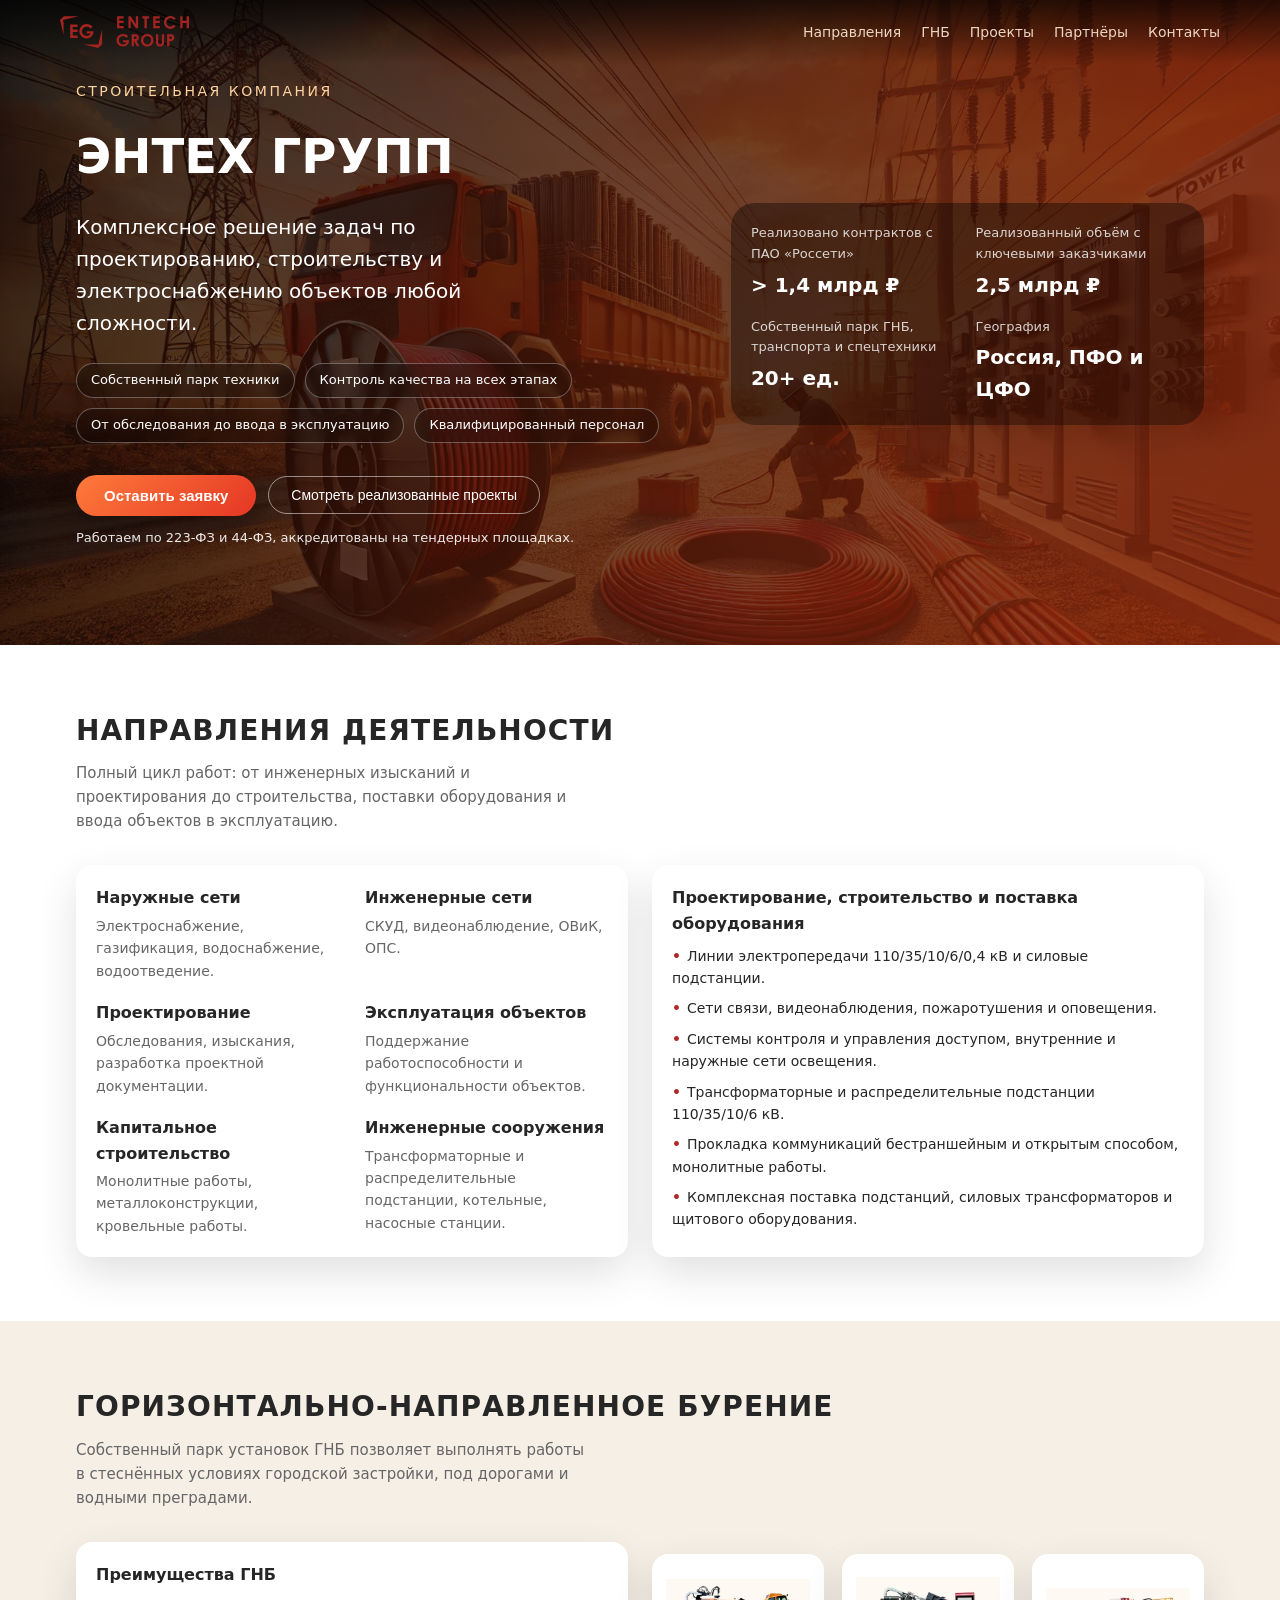
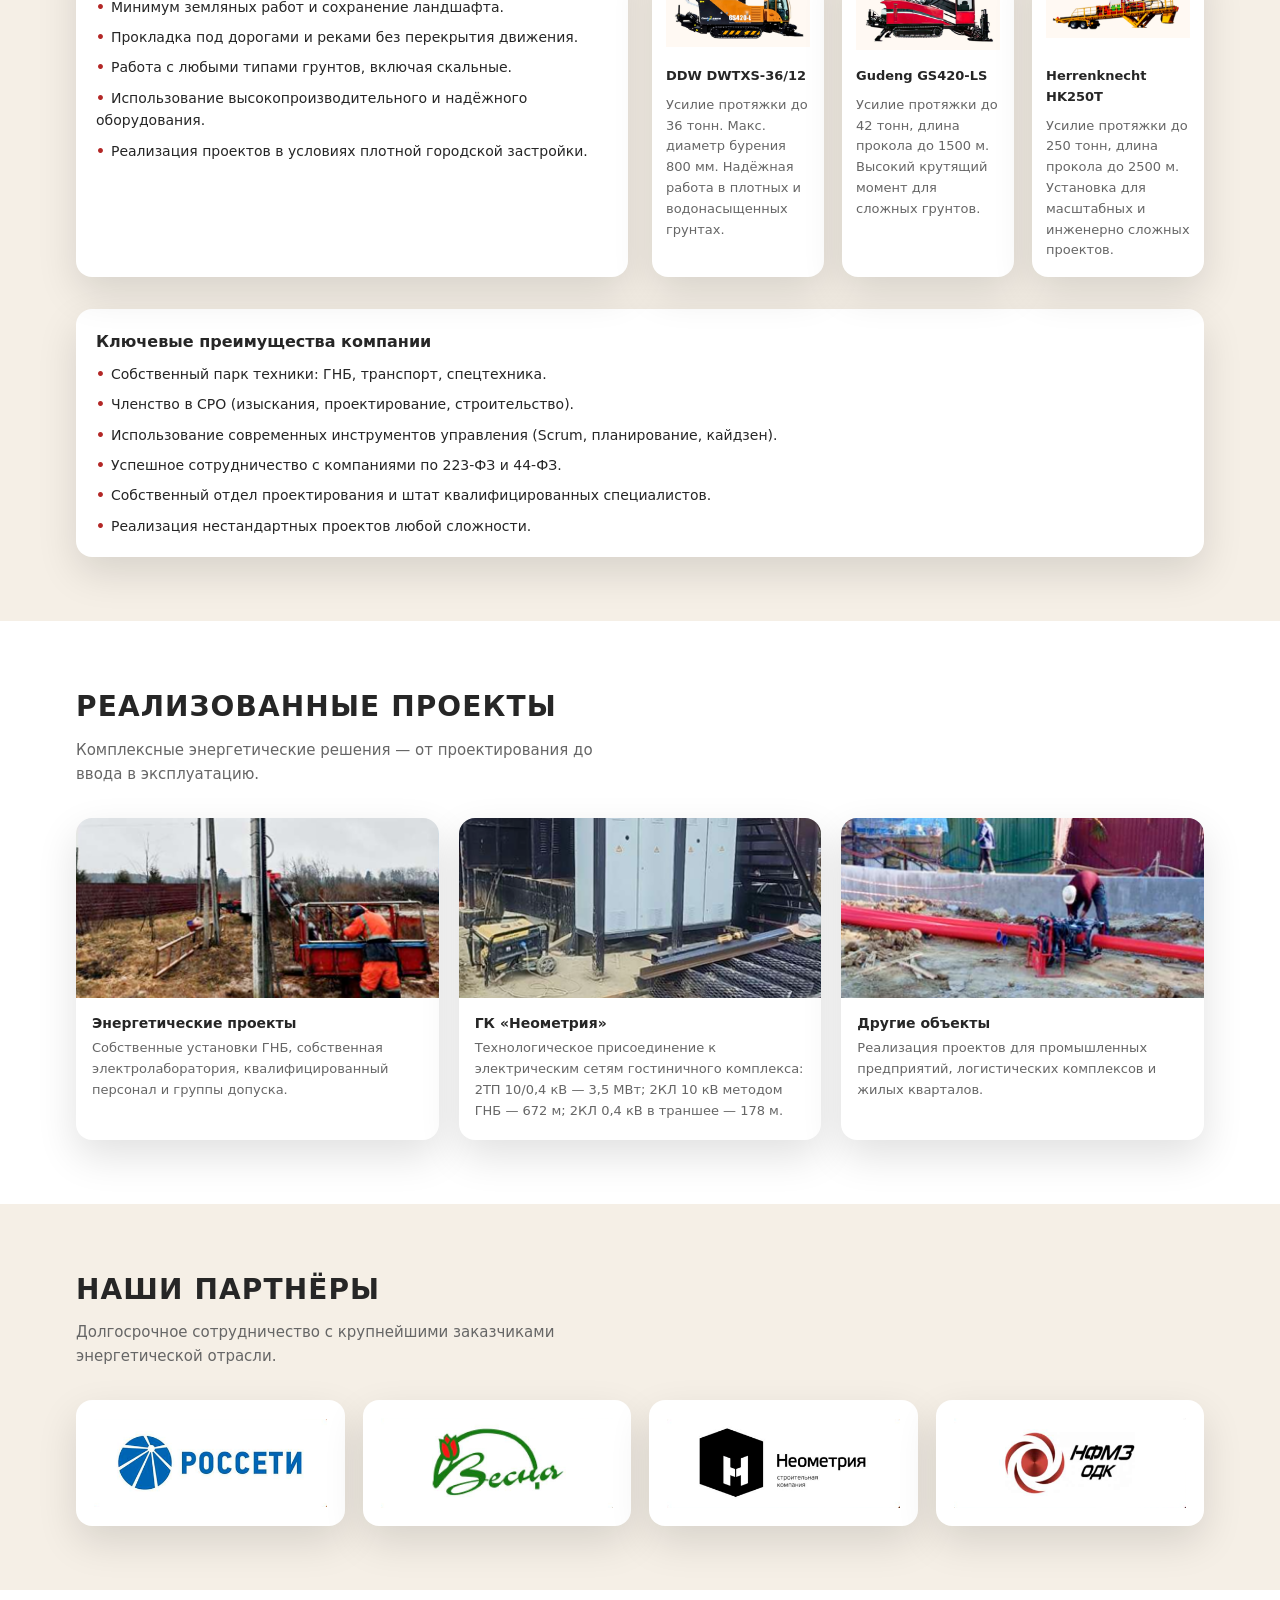
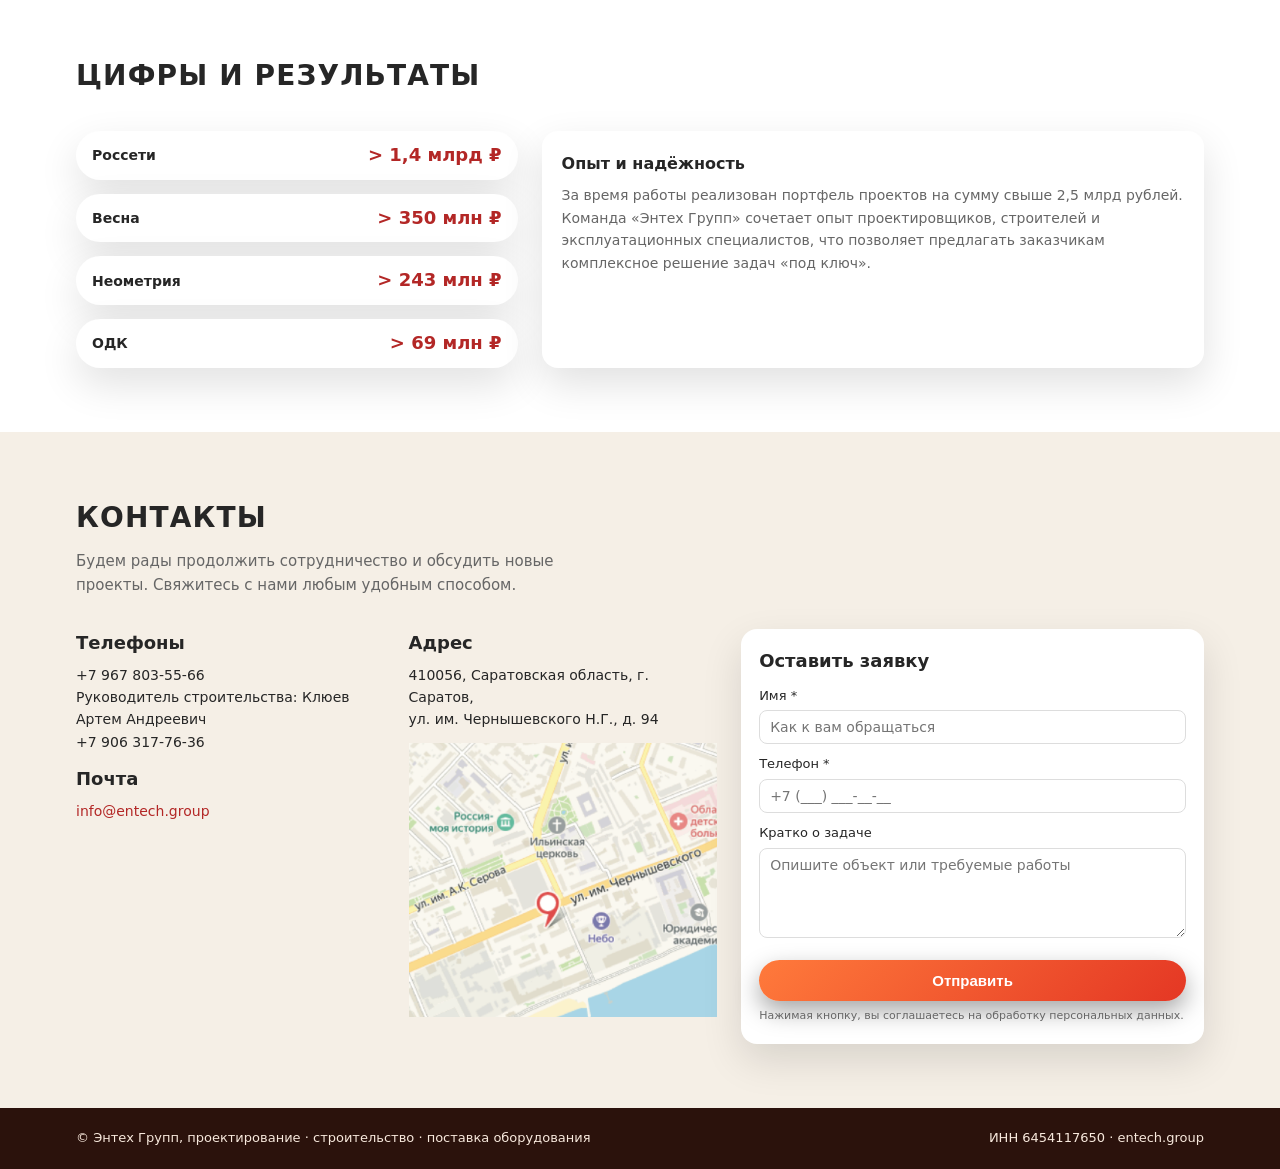
==== index.html @ 0ad3150e "first commit" ====
<!DOCTYPE html>
<html lang="ru">
<head>
  <meta charset="UTF-8" />
  <title>Энтех Групп — проектирование и строительство энергетических объектов</title>
  <meta name="viewport" content="width=device-width, initial-scale=1" />
  <link rel="icon" type="image/svg+xml" href="favicon.svg" />
  <link rel="stylesheet" href="styles.css" />
</head>
<body>
  <header>
    <div class="container nav">
      <div class="logo">
        <img src="img/group.svg" alt="Энтех Групп логотип" class="logo-img" />
      </div>
      <nav class="nav-links">
        <a href="#services">Направления</a>
        <a href="#gnb">ГНБ</a>
        <a href="#projects">Проекты</a>
        <a href="#partners">Партнёры</a>
        <a href="#contacts">Контакты</a>
      </nav>
    </div>
  </header>

  <main>
    <section class="hero">
      <div class="container hero-content">
        <div>
          <div class="hero-kicker">Строительная компания</div>
          <h1 class="hero-title">Энтех Групп</h1>
          <p class="hero-subtitle">
            Комплексное решение задач по проектированию, строительству и электроснабжению объектов любой сложности.
          </p>
          <div class="hero-badge-row">
            <span class="hero-badge">Собственный парк техники</span>
            <span class="hero-badge">Контроль качества на всех этапах</span>
            <span class="hero-badge">От обследования до ввода в эксплуатацию</span>
            <span class="hero-badge">Квалифицированный персонал</span>
          </div>
          <div class="hero-actions">
            <button class="btn-primary" onclick="document.getElementById('contacts').scrollIntoView({behavior:'smooth'});">
              Оставить заявку
            </button>
            <button class="btn-ghost" onclick="document.getElementById('projects').scrollIntoView({behavior:'smooth'});">
              Смотреть реализованные проекты
            </button>
            <span class="hero-note">
              Работаем по 223‑ФЗ и 44‑ФЗ, аккредитованы на тендерных площадках.
            </span>
          </div>
        </div>
        <div class="hero-facts">
          <div class="hero-fact">
            <div class="hero-fact-title">Реализовано контрактов с ПАО «Россети»</div>
            <div class="hero-fact-value">&gt; 1,4 млрд ₽</div>
          </div>
          <div class="hero-fact">
            <div class="hero-fact-title">Реализованный объём с ключевыми заказчиками</div>
            <div class="hero-fact-value">2,5 млрд ₽</div>
          </div>
          <div class="hero-fact">
            <div class="hero-fact-title">Собственный парк ГНБ, транспорта и спецтехники</div>
            <div class="hero-fact-value">20+ ед.</div>
          </div>
          <div class="hero-fact">
            <div class="hero-fact-title">География</div>
            <div class="hero-fact-value">Россия, ПФО и ЦФО</div>
          </div>
        </div>
      </div>
    </section>

    <section id="services">
      <div class="container">
        <div class="section-header">
          <h2 class="section-title">Направления деятельности</h2>
          <p class="section-subtitle">
            Полный цикл работ: от инженерных изысканий и проектирования до строительства, поставки оборудования и ввода объектов в эксплуатацию.
          </p>
        </div>
        <div class="grid-2">
          <div class="card">
            <div class="services-list">
              <div>
                <div class="service-item-title">Наружные сети</div>
                <div class="service-item-text">
                  Электроснабжение, газификация, водоснабжение, водоотведение.
                </div>
              </div>
              <div>
                <div class="service-item-title">Инженерные сети</div>
                <div class="service-item-text">
                  СКУД, видеонаблюдение, ОВиК, ОПС.
                </div>
              </div>
              <div>
                <div class="service-item-title">Проектирование</div>
                <div class="service-item-text">
                  Обследования, изыскания, разработка проектной документации.
                </div>
              </div>
              <div>
                <div class="service-item-title">Эксплуатация объектов</div>
                <div class="service-item-text">
                  Поддержание работоспособности и функциональности объектов.
                </div>
              </div>
              <div>
                <div class="service-item-title">Капитальное строительство</div>
                <div class="service-item-text">
                  Монолитные работы, металлоконструкции, кровельные работы.
                </div>
              </div>
              <div>
                <div class="service-item-title">Инженерные сооружения</div>
                <div class="service-item-text">
                  Трансформаторные и распределительные подстанции, котельные, насосные станции.
                </div>
              </div>
            </div>
          </div>
          <div class="card">
            <h3 class="service-item-title" style="margin-bottom:8px;">
              Проектирование, строительство и поставка оборудования
            </h3>
            <ul class="bullets">
              <li>Линии электропередачи 110/35/10/6/0,4 кВ и силовые подстанции.</li>
              <li>Сети связи, видеонаблюдения, пожаротушения и оповещения.</li>
              <li>Системы контроля и управления доступом, внутренние и наружные сети освещения.</li>
              <li>Трансформаторные и распределительные подстанции 110/35/10/6 кВ.</li>
              <li>Прокладка коммуникаций бестраншейным и открытым способом, монолитные работы.</li>
              <li>Комплексная поставка подстанций, силовых трансформаторов и щитового оборудования.</li>
            </ul>
          </div>
        </div>
      </div>
    </section>

    <section id="gnb">
      <div class="container">
        <div class="section-header">
          <h2 class="section-title">Горизонтально-направленное бурение</h2>
          <p class="section-subtitle">
            Собственный парк установок ГНБ позволяет выполнять работы в стеснённых условиях городской застройки,
            под дорогами и водными преградами.
          </p>
        </div>
        <div class="grid-2">
          <div class="card">
            <h3 class="service-item-title" style="margin-bottom:8px;">Преимущества ГНБ</h3>
            <ul class="bullets">
              <li>Минимум земляных работ и сохранение ландшафта.</li>
              <li>Прокладка под дорогами и реками без перекрытия движения.</li>
              <li>Работа с любыми типами грунтов, включая скальные.</li>
              <li>Использование высокопроизводительного и надёжного оборудования.</li>
              <li>Реализация проектов в условиях плотной городской застройки.</li>
            </ul>
          </div>
          <div>
            <div class="equipment-list">
              <div class="equipment-card">
                <img src="img/ddw.png" alt="Установка DDW DWTXS‑36/12" class="equipment-img" />
                <div class="equipment-name">DDW DWTXS‑36/12</div>
                <div class="equipment-text">
                  Усилие протяжки до 36 тонн. Макс. диаметр бурения 800 мм. Надёжная работа в плотных и водонасыщенных грунтах.
                </div>
              </div>
              <div class="equipment-card">
                <img src="img/gudeng.png" alt="Установка Gudeng GS420‑LS" class="equipment-img" />
                <div class="equipment-name">Gudeng GS420‑LS</div>
                <div class="equipment-text">
                  Усилие протяжки до 42 тонн, длина прокола до 1500 м. Высокий крутящий момент для сложных грунтов.
                </div>
              </div>
              <div class="equipment-card">
                <img src="img/herrenknecht.png" alt="Установка Herrenknecht HK250T" class="equipment-img" />
                <div class="equipment-name">Herrenknecht HK250T</div>
                <div class="equipment-text">
                  Усилие протяжки до 250 тонн, длина прокола до 2500 м. Установка для масштабных и инженерно сложных проектов.
                </div>
              </div>
            </div>
          </div>
        </div>

        <div class="card" style="margin-top:32px;">
          <h3 class="service-item-title" style="margin-bottom:8px;">Ключевые преимущества компании</h3>
          <ul class="bullets">
            <li>Собственный парк техники: ГНБ, транспорт, спецтехника.</li>
            <li>Членство в СРО (изыскания, проектирование, строительство).</li>
            <li>Использование современных инструментов управления (Scrum, планирование, кайдзен).</li>
            <li>Успешное сотрудничество с компаниями по 223‑ФЗ и 44‑ФЗ.</li>
            <li>Собственный отдел проектирования и штат квалифицированных специалистов.</li>
            <li>Реализация нестандартных проектов любой сложности.</li>
          </ul>
        </div>
      </div>
    </section>

    <section id="projects">
      <div class="container">
        <div class="section-header">
          <h2 class="section-title">Реализованные проекты</h2>
          <p class="section-subtitle">
            Комплексные энергетические решения — от проектирования до ввода в эксплуатацию.
          </p>
        </div>
        <div class="projects">
          <article class="project-card">
            <img src="img/собственныегнб установки.png" alt="Собственные установки ГНБ" />
            <div class="project-body">
              <div class="project-title">Энергетические проекты</div>
              <div class="project-meta">
                Собственные установки ГНБ, собственная электролаборатория, квалифицированный персонал и группы допуска.
              </div>
            </div>
          </article>
          <article class="project-card">
            <img src="img/гк неометрия.png" alt="Проект ГК «Неометрия»" />
            <div class="project-body">
              <div class="project-title">ГК «Неометрия»</div>
              <div class="project-meta">
                Технологическое присоединение к электрическим сетям гостиничного комплекса:
                2ТП 10/0,4 кВ — 3,5 МВт; 2КЛ 10 кВ методом ГНБ — 672 м; 2КЛ 0,4 кВ в траншее — 178 м.
              </div>
            </div>
          </article>
          <article class="project-card">
            <img src="img/другие объекты.png" alt="Другие объекты" />
            <div class="project-body">
              <div class="project-title">Другие объекты</div>
              <div class="project-meta">
                Реализация проектов для промышленных предприятий, логистических комплексов и жилых кварталов.
              </div>
            </div>
          </article>
        </div>
      </div>
    </section>

    <section id="partners">
      <div class="container">
        <div class="section-header">
          <h2 class="section-title">Наши партнёры</h2>
          <p class="section-subtitle">
            Долгосрочное сотрудничество с крупнейшими заказчиками энергетической отрасли.
          </p>
        </div>
        <div class="partners">
          <div class="partner-card">
            <img src="img/россети.png" alt="Россети" />
          </div>
          <div class="partner-card">
            <img src="img/весна.png" alt="Весна" />
          </div>
          <div class="partner-card">
            <img src="img/неометрия.png" alt="Неометрия" />
          </div>
          <div class="partner-card">
            <img src="img/одк.png" alt="ОДК" />
          </div>
        </div>
      </div>
    </section>

    <section>
      <div class="container">
        <div class="section-header">
          <h2 class="section-title">Цифры и результаты</h2>
        </div>
        <div class="stats">
          <div class="stats-items">
            <div class="stat-row">
              <div class="stat-logo">
                <strong>Россети</strong>
              </div>
              <div class="stat-value">&gt; 1,4 млрд ₽</div>
            </div>
            <div class="stat-row">
              <div class="stat-logo">
                <strong>Весна</strong>
              </div>
              <div class="stat-value">&gt; 350 млн ₽</div>
            </div>
            <div class="stat-row">
              <div class="stat-logo">
                <strong>Неометрия</strong>
              </div>
              <div class="stat-value">&gt; 243 млн ₽</div>
            </div>
            <div class="stat-row">
              <div class="stat-logo">
                <strong>ОДК</strong>
              </div>
              <div class="stat-value">&gt; 69 млн ₽</div>
            </div>
          </div>
          <div class="card">
            <h3 class="service-item-title" style="margin-bottom:8px;">Опыт и надёжность</h3>
            <p style="font-size:14px; color:#666;">
              За время работы реализован портфель проектов на сумму свыше 2,5 млрд рублей. Команда «Энтех Групп»
              сочетает опыт проектировщиков, строителей и эксплуатационных специалистов, что позволяет предлагать
              заказчикам комплексное решение задач «под ключ».
            </p>
          </div>
        </div>
      </div>
    </section>

    <section id="contacts">
      <div class="container">
        <div class="section-header">
          <h2 class="section-title">Контакты</h2>
          <p class="section-subtitle">
            Будем рады продолжить сотрудничество и обсудить новые проекты. Свяжитесь с нами любым удобным способом.
          </p>
        </div>
        <div class="contacts">
          <div>
            <h3>Телефоны</h3>
            <p>+7 967 803‑55‑66</p>
            <p>
              Руководитель строительства:  Клюев Артем Андреевич<br />
              +7 906 317‑76‑36
            </p>
            <h3 style="margin-top:12px;">Почта</h3>
            <p><a href="mailto:info@entech.group">info@entech.group</a></p>
          </div>
          <div>
            <h3>Адрес</h3>
            <p>
              410056, Саратовская область, г. Саратов,<br />
              ул. им. Чернышевского Н.Г., д. 94
            </p>
            <div style="margin-top:12px;">
              <img src="img/adress.png" alt="Карта проезда" />
            </div>
          </div>
          <form class="contact-form" method="post" action="send.php">
            <h3 style="margin-bottom:10px;">Оставить заявку</h3>
            <label for="name">Имя *</label>
            <input id="name" name="name" type="text" placeholder="Как к вам обращаться" required />
            <label for="phone">Телефон *</label>
            <input id="phone" name="phone" type="tel" placeholder="+7 (___) ___‑__‑__" required />
            <label for="msg">Кратко о задаче</label>
            <textarea id="msg" name="msg" placeholder="Опишите объект или требуемые работы"></textarea>
            <button type="submit" class="btn-primary" style="width:100%; margin-top:4px;">Отправить</button>
            <p id="form-status" class="form-status"></p>
            <p style="font-size:11px; color:#666; margin-top:4px;">
              Нажимая кнопку, вы соглашаетесь на обработку персональных данных.
            </p>
          </form>
        </div>
      </div>
    </section>
  </main>

  <footer>
    <div class="container footer-inner">
      <div>© Энтех Групп, проектирование · строительство · поставка оборудования</div>
      <div>ИНН 6454117650 · entech.group</div>
    </div>
  </footer>
  <script>
    document.addEventListener('DOMContentLoaded', function () {
      const form = document.querySelector('.contact-form');
      const statusEl = document.getElementById('form-status');

      if (!form || !statusEl) return;

      form.addEventListener('submit', function (event) {
        event.preventDefault();

        statusEl.textContent = 'Отправляем заявку...';
        statusEl.classList.remove('success', 'error');

        const formData = new FormData(form);

        fetch(form.action || 'send.php', {
          method: 'POST',
          body: formData
        })
          .then(function (response) { return response.text(); })
          .then(function (text) {
            if (text.trim() === 'ok') {
              statusEl.textContent = 'Заявка отправлена. Мы свяжемся с вами в ближайшее время.';
              statusEl.classList.add('success');
              form.reset();
            } else {
              statusEl.textContent = 'Не удалось отправить заявку. Попробуйте ещё раз или свяжитесь по телефону.';
              statusEl.classList.add('error');
            }
          })
          .catch(function () {
            statusEl.textContent = 'Ошибка отправки. Проверьте соединение или попробуйте позже.';
            statusEl.classList.add('error');
          });
      });
    });
  </script>
</body>
</html>
---- styles.css ----
/* Базовые стили лендинга Энтех Групп */

html {
  scroll-behavior: smooth;
}

:root {
  --bg-main: #f5efe6;
  --bg-hero: #4a1200;
  --accent: #b32726;
  --text-main: #262626;
  --text-muted: #666666;
  --card-bg: #ffffff;
  --radius-lg: 24px;
  --radius-md: 16px;
  --shadow-soft: 0 16px 40px rgba(0, 0, 0, 0.12);
  --container-width: 1160px;
}

* {
  box-sizing: border-box;
  margin: 0;
  padding: 0;
}

body {
  font-family: system-ui, -apple-system, BlinkMacSystemFont, "Segoe UI", sans-serif;
  background: var(--bg-main);
  color: var(--text-main);
  line-height: 1.6;
  margin: 0;
}

img {
  max-width: 100%;
  display: block;
}

.container {
  width: 100%;
  max-width: var(--container-width);
  margin: 0 auto;
  padding: 0 16px;
}

header {
  position: absolute;
  top: 0;
  left: 0;
  right: 0;
  z-index: 10;
  background: linear-gradient(to bottom, rgba(0, 0, 0, 0.7), rgba(0, 0, 0, 0));
  color: #ffffff;
}

.nav {
  display: flex;
  align-items: center;
  justify-content: space-between;
  padding: 16px 0;
}

.logo {
  display: flex;
  align-items: center;
  gap: 10px;
  font-weight: 700;
  letter-spacing: 0.08em;
  color: #ffffff;
}

.logo-img {
  height: 32px;
  width: auto;
  display: block;
}

.logo-text {
  text-transform: uppercase;
  font-weight: 600;
  letter-spacing: 0.16em;
  font-size: 14px;
}

.nav-links {
  display: flex;
  gap: 20px;
  font-size: 14px;
}

.nav-links a {
  color: #ffe9d6;
  text-decoration: none;
  opacity: 0.9;
}

.nav-links a:hover {
  opacity: 1;
}

.hero {
  position: relative;
  color: #ffffff;
  background:
    linear-gradient(110deg, rgba(0, 0, 0, 0.75), rgba(140, 40, 10, 0.85)),
    url("img/main.webp") center/cover no-repeat;
  padding: 80px 0 96px;
}

.hero-content {
  display: grid;
  grid-template-columns: minmax(0, 1.3fr) minmax(0, 1fr);
  gap: 40px;
  align-items: center;
}

.hero-kicker {
  font-size: 14px;
  text-transform: uppercase;
  letter-spacing: 0.18em;
  margin-bottom: 16px;
  color: #ffd4a0;
}

.hero-title {
  font-size: clamp(36px, 4vw, 48px);
  font-weight: 800;
  text-transform: uppercase;
  margin-bottom: 16px;
}

.hero-subtitle {
  font-size: 20px;
  max-width: 480px;
  margin-bottom: 24px;
}

.hero-badge-row {
  display: flex;
  flex-wrap: wrap;
  gap: 10px;
  margin-bottom: 32px;
}

.hero-badge {
  border-radius: 999px;
  border: 1px solid rgba(255, 255, 255, 0.3);
  padding: 6px 14px;
  font-size: 13px;
  background: rgba(0, 0, 0, 0.25);
  backdrop-filter: blur(6px);
}

.hero-actions {
  display: flex;
  flex-wrap: wrap;
  gap: 12px;
  align-items: center;
}

.btn-primary {
  background: linear-gradient(135deg, #ff7a3b, #e43724);
  border-radius: 999px;
  border: none;
  padding: 12px 28px;
  font-weight: 600;
  font-size: 15px;
  color: #ffffff;
  cursor: pointer;
  box-shadow: 0 10px 24px rgba(0, 0, 0, 0.35);
}

.btn-primary:hover {
  filter: brightness(1.05);
}

.btn-ghost {
  background: transparent;
  border-radius: 999px;
  border: 1px solid rgba(255, 255, 255, 0.5);
  padding: 10px 22px;
  font-size: 14px;
  color: #ffffff;
  cursor: pointer;
}

.hero-note {
  font-size: 13px;
  opacity: 0.9;
}

.hero-facts {
  display: grid;
  grid-template-columns: repeat(2, minmax(0, 1fr));
  gap: 16px;
  background: rgba(0, 0, 0, 0.4);
  padding: 20px;
  border-radius: var(--radius-lg);
  box-shadow: var(--shadow-soft);
}

.hero-fact {
  display: flex;
  flex-direction: column;
  gap: 4px;
}

.hero-fact-title {
  font-size: 13px;
  opacity: 0.8;
}

.hero-fact-value {
  font-weight: 700;
  font-size: 20px;
}

section {
  padding: 64px 0;
}

section:nth-of-type(odd) {
  background-color: var(--bg-main);
}

section:nth-of-type(even) {
  background-color: #ffffff;
}

.section-header {
  text-align: left;
  margin-bottom: 32px;
}

.section-title {
  font-size: 28px;
  font-weight: 800;
  text-transform: uppercase;
  letter-spacing: 0.04em;
  margin-bottom: 8px;
}

.section-subtitle {
  color: var(--text-muted);
  max-width: 520px;
  font-size: 15px;
}

.grid-2 {
  display: grid;
  grid-template-columns: repeat(2, minmax(0, 1fr));
  gap: 24px;
}

.card {
  background: var(--card-bg);
  border-radius: var(--radius-md);
  box-shadow: var(--shadow-soft);
  padding: 20px;
}

.services-list {
  display: grid;
  grid-template-columns: repeat(2, minmax(0, 1fr));
  gap: 18px 26px;
}

.service-item-title {
  font-weight: 700;
  margin-bottom: 4px;
  font-size: 16px;
}

.service-item-text {
  font-size: 14px;
  color: var(--text-muted);
}

.bullets {
  list-style: none;
  display: flex;
  flex-direction: column;
  gap: 8px;
  padding-left: 0;
  font-size: 14px;
}

.bullets li::before {
  content: "•";
  color: var(--accent);
  font-weight: 900;
  margin-right: 6px;
}

.equipment-list {
  display: grid;
  grid-template-columns: repeat(3, minmax(0, 1fr));
  gap: 18px;
  margin-top: 12px;
}

.equipment-card {
  background: var(--card-bg);
  border-radius: var(--radius-md);
  box-shadow: var(--shadow-soft);
  padding: 14px 14px 16px;
  font-size: 13px;
  display: flex;
  flex-direction: column;
  justify-content: flex-start;
  min-height: 260px;
}

.equipment-img {
  width: 100%;
  height: 90px;
  object-fit: contain;
  margin-bottom: 8px;
}

.equipment-name {
  font-weight: 700;
  margin-bottom: 8px;
}

.equipment-text {
  color: var(--text-muted);
}

.projects {
  display: grid;
  grid-template-columns: repeat(3, minmax(0, 1fr));
  gap: 20px;
}

.project-card {
  background: var(--card-bg);
  border-radius: var(--radius-md);
  box-shadow: var(--shadow-soft);
  overflow: hidden;
  display: flex;
  flex-direction: column;
}

.project-card img {
  height: 180px;
  object-fit: cover;
}

.project-body {
  padding: 14px 16px 18px;
  font-size: 14px;
}

.project-title {
  font-weight: 700;
  margin-bottom: 4px;
}

.project-meta {
  color: var(--text-muted);
  font-size: 13px;
}

.partners {
  display: grid;
  grid-template-columns: repeat(4, minmax(0, 1fr));
  gap: 18px;
}

.partner-card {
  background: #ffffff;
  border-radius: 16px;
  padding: 18px;
  display: flex;
  align-items: center;
  justify-content: center;
  box-shadow: var(--shadow-soft);
}

.stats {
  display: grid;
  grid-template-columns: 2fr 3fr;
  gap: 24px;
}

.stats-items {
  display: flex;
  flex-direction: column;
  gap: 14px;
}

.stat-row {
  display: flex;
  align-items: center;
  justify-content: space-between;
  background: #ffffff;
  border-radius: 999px;
  padding: 10px 16px;
  box-shadow: var(--shadow-soft);
  font-size: 14px;
}

.stat-logo {
  display: flex;
  align-items: center;
  gap: 8px;
}

.stat-value {
  font-weight: 800;
  color: var(--accent);
  font-size: 18px;
}

.contacts {
  display: grid;
  grid-template-columns: 2fr 2fr 3fr;
  gap: 24px;
  align-items: flex-start;
}

.contacts h3 {
  font-size: 18px;
  font-weight: 700;
  margin-bottom: 6px;
}

.contacts p,
.contacts a {
  font-size: 14px;
  color: var(--text-main);
}

.contacts a {
  text-decoration: none;
  color: var(--accent);
}

.contact-form {
  background: #ffffff;
  padding: 18px 18px 20px;
  border-radius: var(--radius-md);
  box-shadow: var(--shadow-soft);
}

.contact-form label {
  display: block;
  font-size: 13px;
  margin-bottom: 4px;
}

.contact-form input,
.contact-form textarea {
  width: 100%;
  padding: 8px 10px;
  border-radius: 8px;
  border: 1px solid #dddddd;
  font-size: 14px;
  margin-bottom: 10px;
  font-family: inherit;
}

.contact-form textarea {
  resize: vertical;
  min-height: 90px;
}

.form-status {
  font-size: 12px;
  margin-top: 6px;
}

.form-status.success {
  color: #1a7f3b;
}

.form-status.error {
  color: #b32726;
}

footer {
  background: #2b120c;
  color: #f8e9dd;
  padding: 20px 0;
  font-size: 13px;
}

.footer-inner {
  display: flex;
  justify-content: space-between;
  gap: 16px;
  flex-wrap: wrap;
}

@media (max-width: 960px) {
  .hero-content,
  .grid-2,
  .projects,
  .partners,
  .stats,
  .contacts {
    grid-template-columns: 1fr;
  }

  .equipment-list {
    grid-template-columns: repeat(2, minmax(0, 1fr));
  }

  .project-card img {
    height: 200px;
  }
}

@media (max-width: 720px) {
  header {
    position: static;
    background: rgba(0, 0, 0, 0.7);
  }

  .nav-links {
    display: none;
  }

  .hero {
    padding: 56px 0 64px;
  }

  section {
    padding: 44px 0;
  }

  .services-list {
    grid-template-columns: 1fr;
  }

  .equipment-list {
    grid-template-columns: 1fr;
  }

  .projects {
    grid-template-columns: 1fr;
  }

  .partners {
    grid-template-columns: repeat(2, minmax(0, 1fr));
  }

  .hero-facts {
    grid-template-columns: 1fr;
  }
}
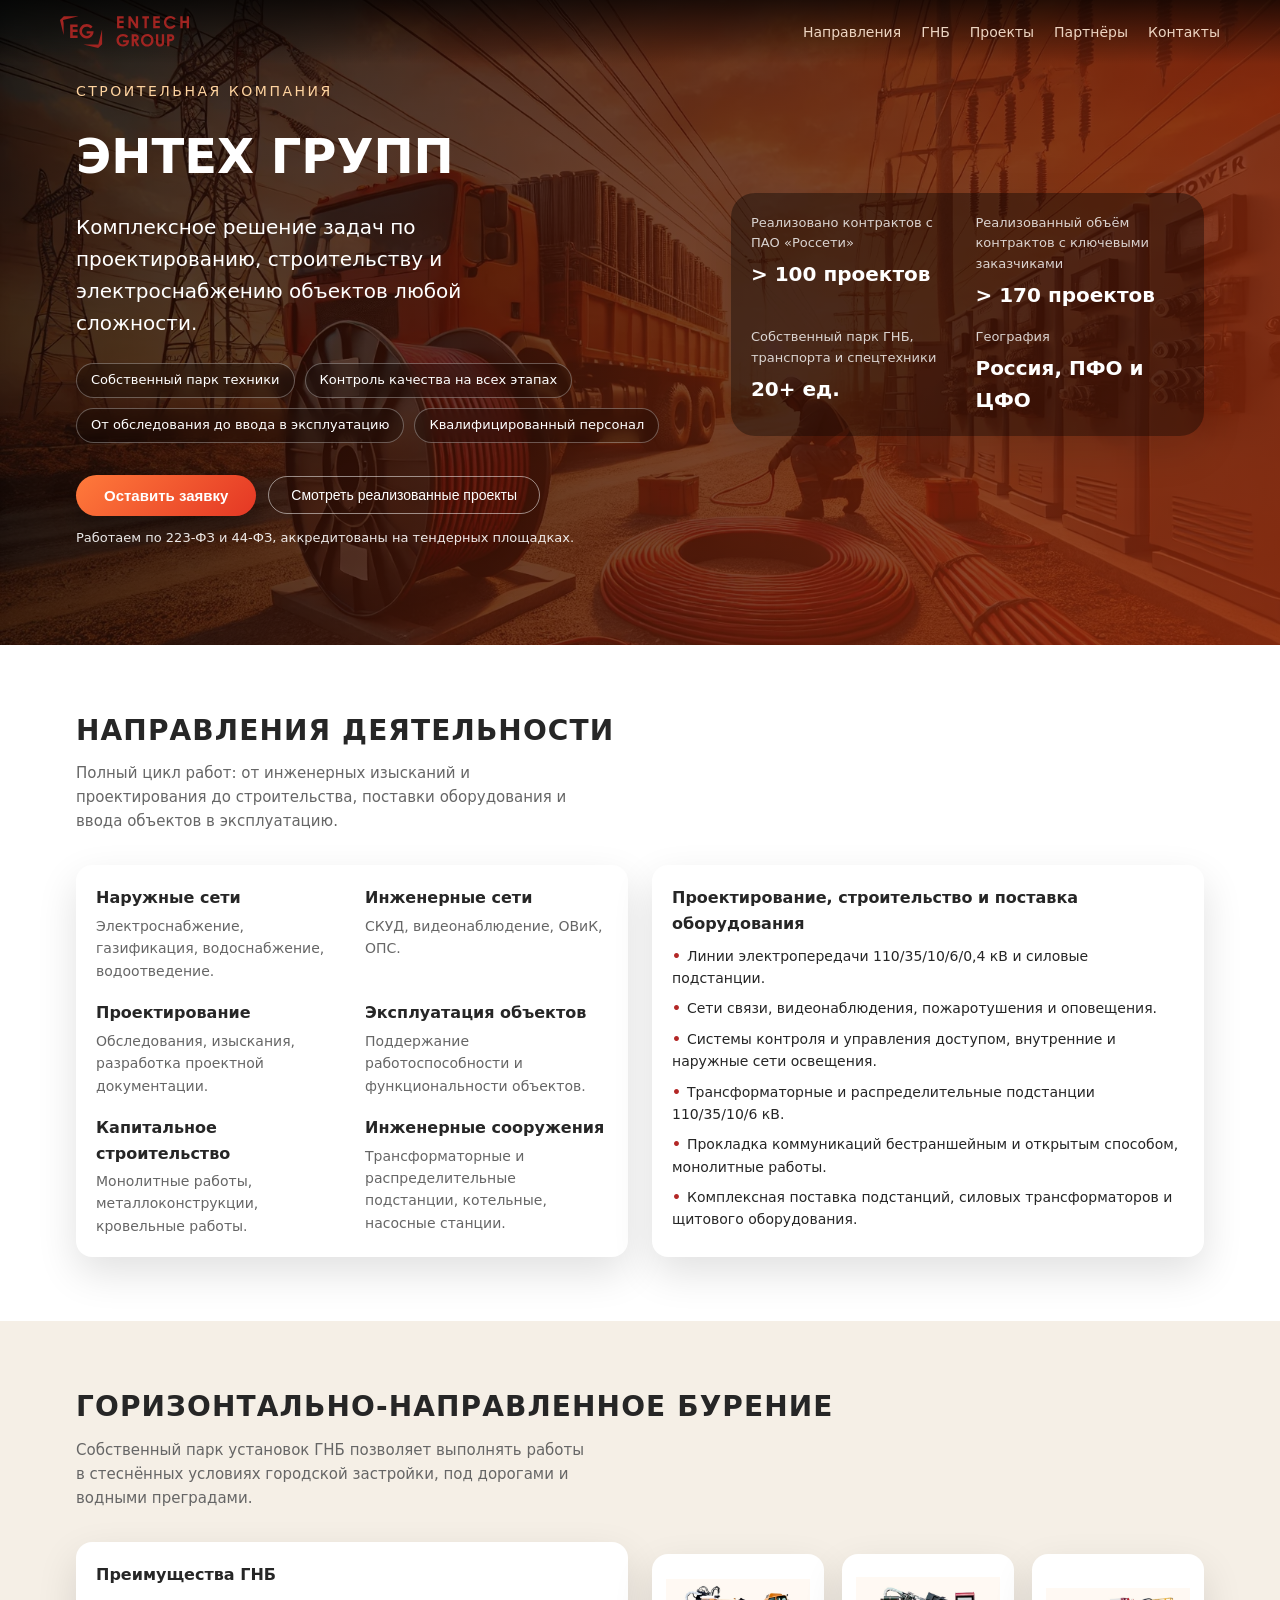
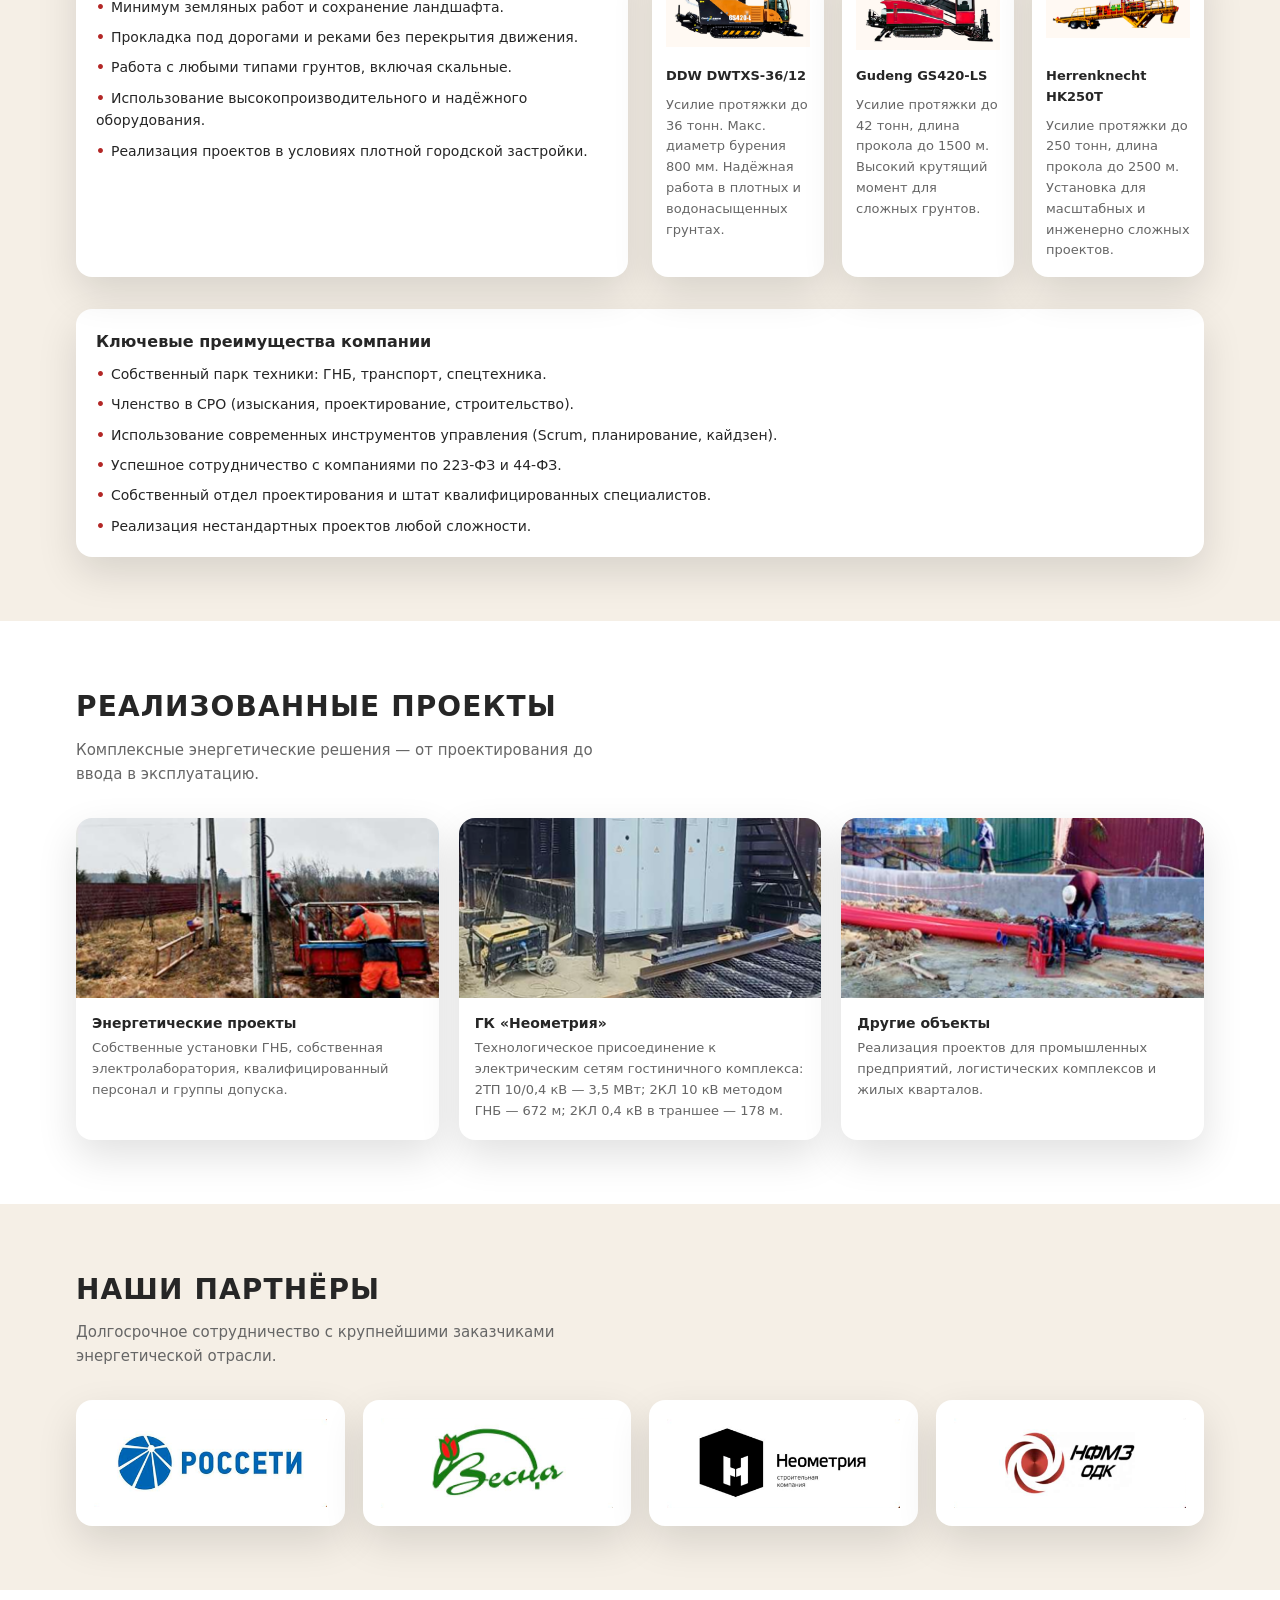
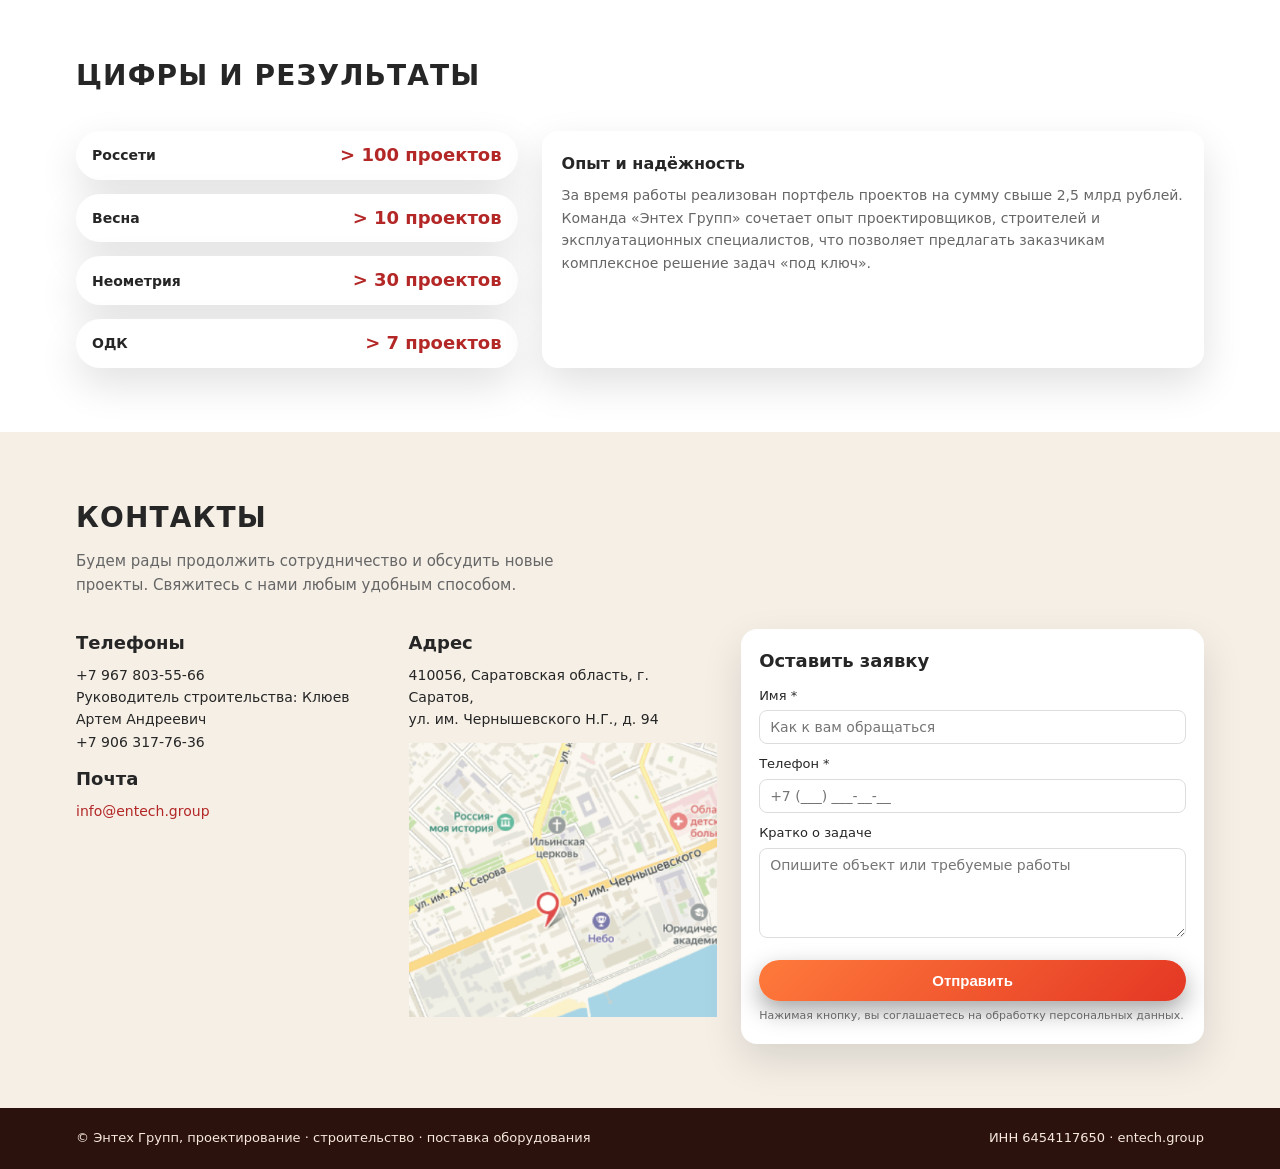
==== commit 8068a337: "правки по проектам" ====
--- a/index.html
+++ b/index.html
@@ -53,11 +53,11 @@
         <div class="hero-facts">
           <div class="hero-fact">
             <div class="hero-fact-title">Реализовано контрактов с ПАО «Россети»</div>
-            <div class="hero-fact-value">&gt; 1,4 млрд ₽</div>
+            <div class="hero-fact-value">&gt; 100 проектов</div>
           </div>
           <div class="hero-fact">
-            <div class="hero-fact-title">Реализованный объём с ключевыми заказчиками</div>
-            <div class="hero-fact-value">2,5 млрд ₽</div>
+            <div class="hero-fact-title">Реализованный объём контрактов с ключевыми заказчиками</div>
+            <div class="hero-fact-value">&gt; 170 проектов</div>
           </div>
           <div class="hero-fact">
             <div class="hero-fact-title">Собственный парк ГНБ, транспорта и спецтехники</div>
@@ -275,25 +275,25 @@
               <div class="stat-logo">
                 <strong>Россети</strong>
               </div>
-              <div class="stat-value">&gt; 1,4 млрд ₽</div>
+              <div class="stat-value">&gt; 100 проектов</div>
             </div>
             <div class="stat-row">
               <div class="stat-logo">
                 <strong>Весна</strong>
               </div>
-              <div class="stat-value">&gt; 350 млн ₽</div>
+              <div class="stat-value">&gt; 10 проектов</div>
             </div>
             <div class="stat-row">
               <div class="stat-logo">
                 <strong>Неометрия</strong>
               </div>
-              <div class="stat-value">&gt; 243 млн ₽</div>
+              <div class="stat-value">&gt; 30 проектов</div>
             </div>
             <div class="stat-row">
               <div class="stat-logo">
                 <strong>ОДК</strong>
               </div>
-              <div class="stat-value">&gt; 69 млн ₽</div>
+              <div class="stat-value">&gt; 7 проектов</div>
             </div>
           </div>
           <div class="card">
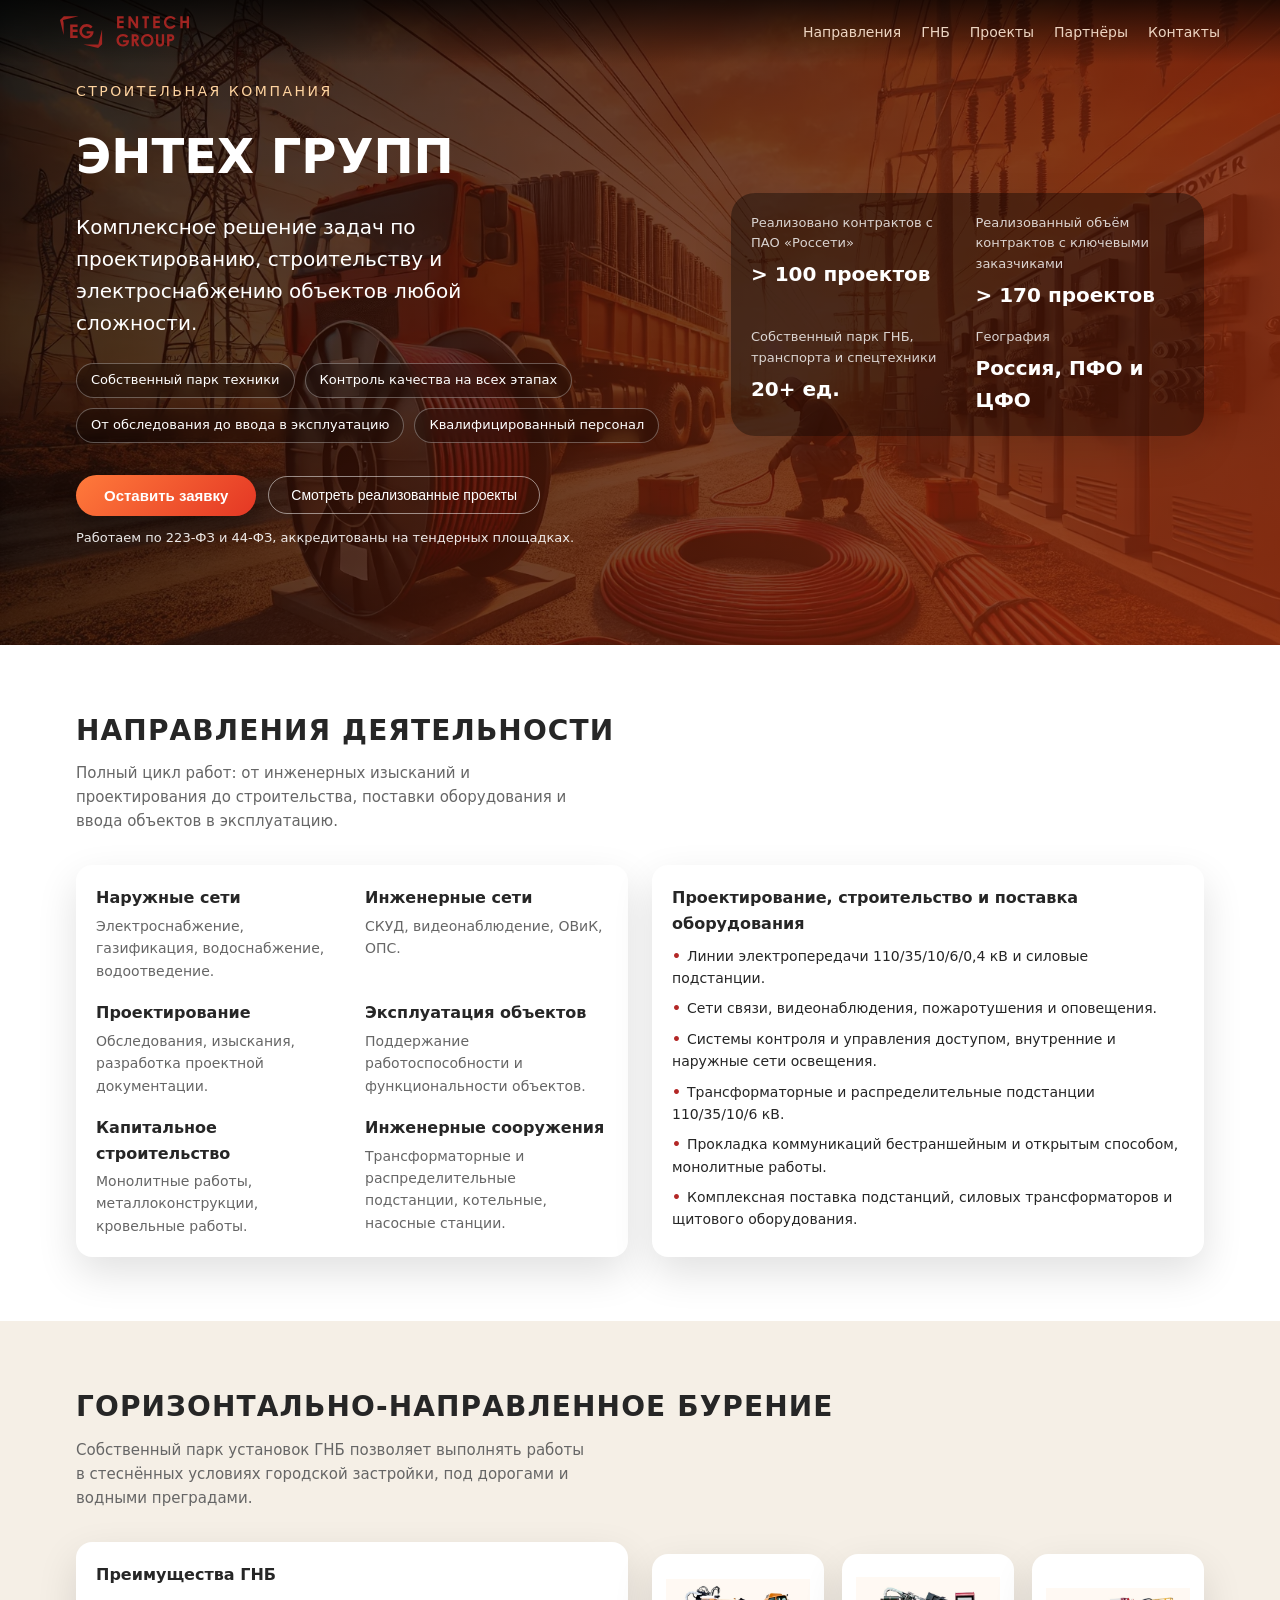
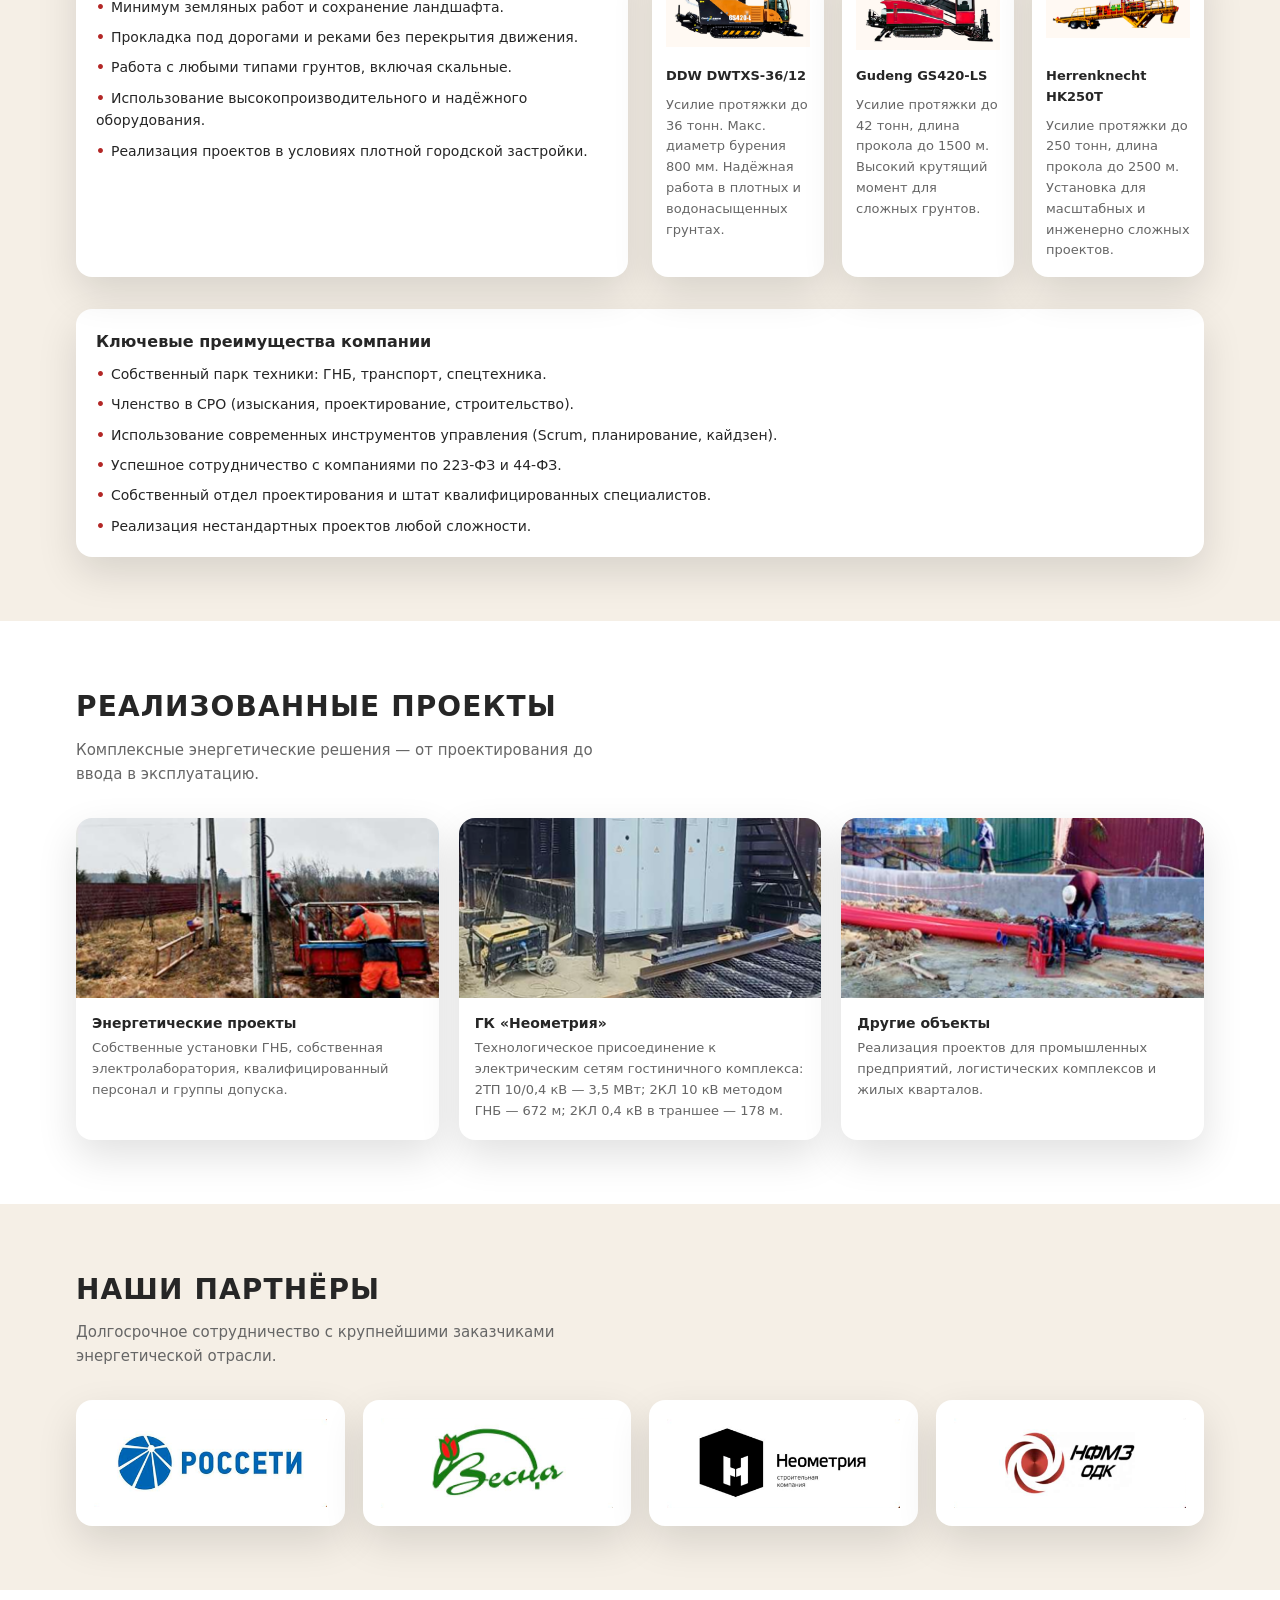
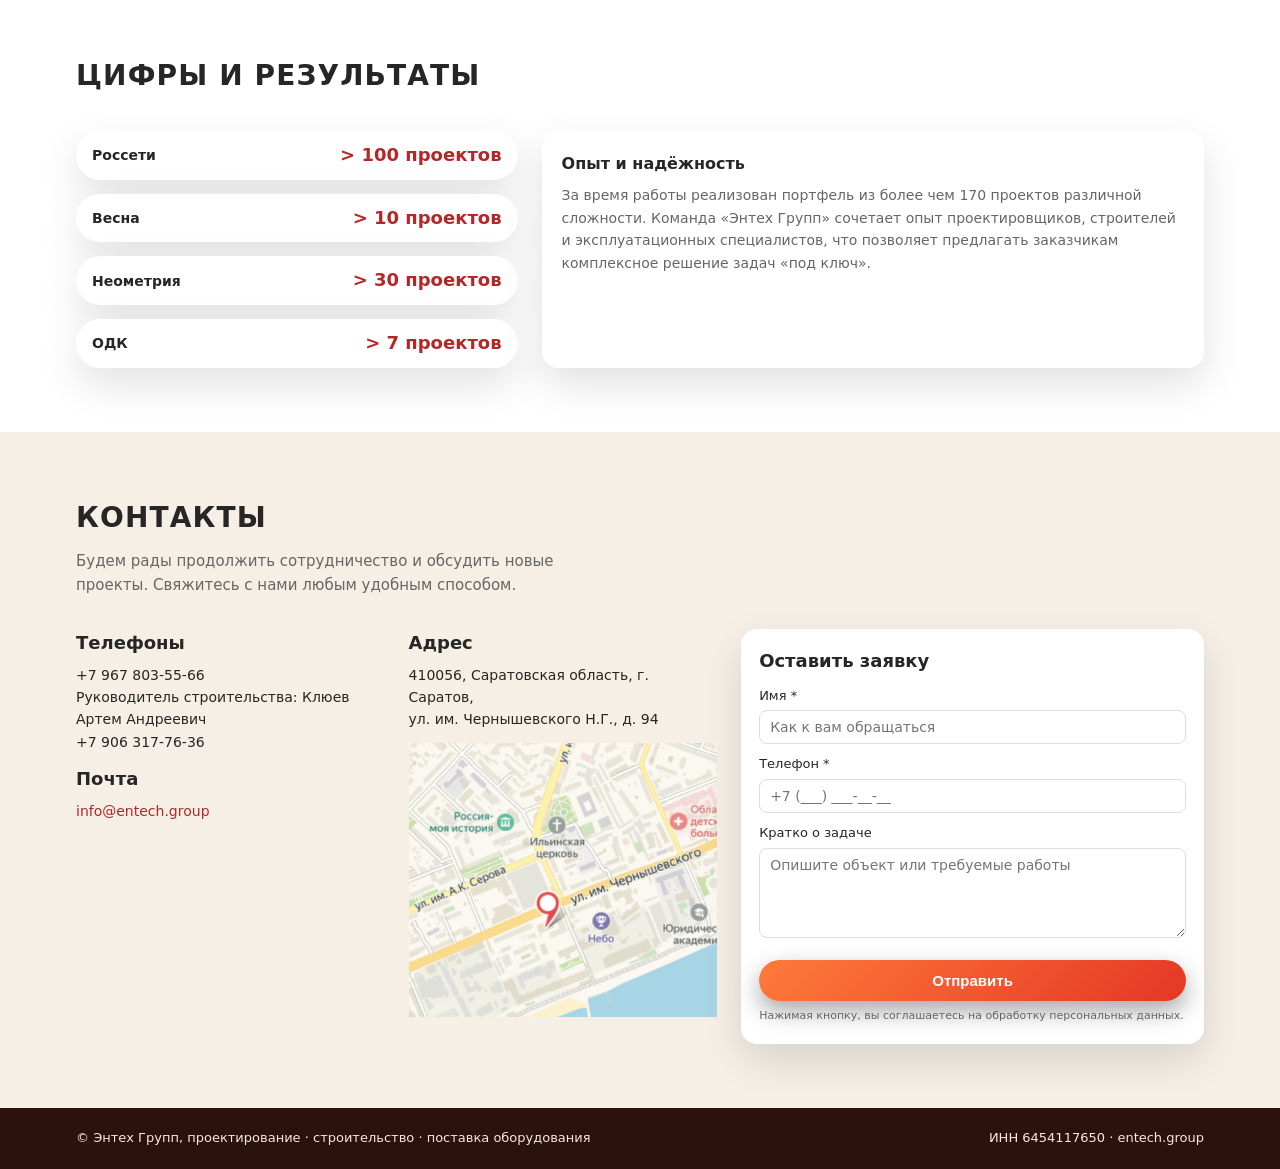
==== commit 5a7df879: "исправление в выдаче и замена денег на проекты" ====
--- a/index.html
+++ b/index.html
@@ -299,7 +299,7 @@
           <div class="card">
             <h3 class="service-item-title" style="margin-bottom:8px;">Опыт и надёжность</h3>
             <p style="font-size:14px; color:#666;">
-              За время работы реализован портфель проектов на сумму свыше 2,5 млрд рублей. Команда «Энтех Групп»
+              За время работы реализован портфель из более чем 170 проектов различной сложности. Команда «Энтех Групп»
               сочетает опыт проектировщиков, строителей и эксплуатационных специалистов, что позволяет предлагать
               заказчикам комплексное решение задач «под ключ».
             </p>
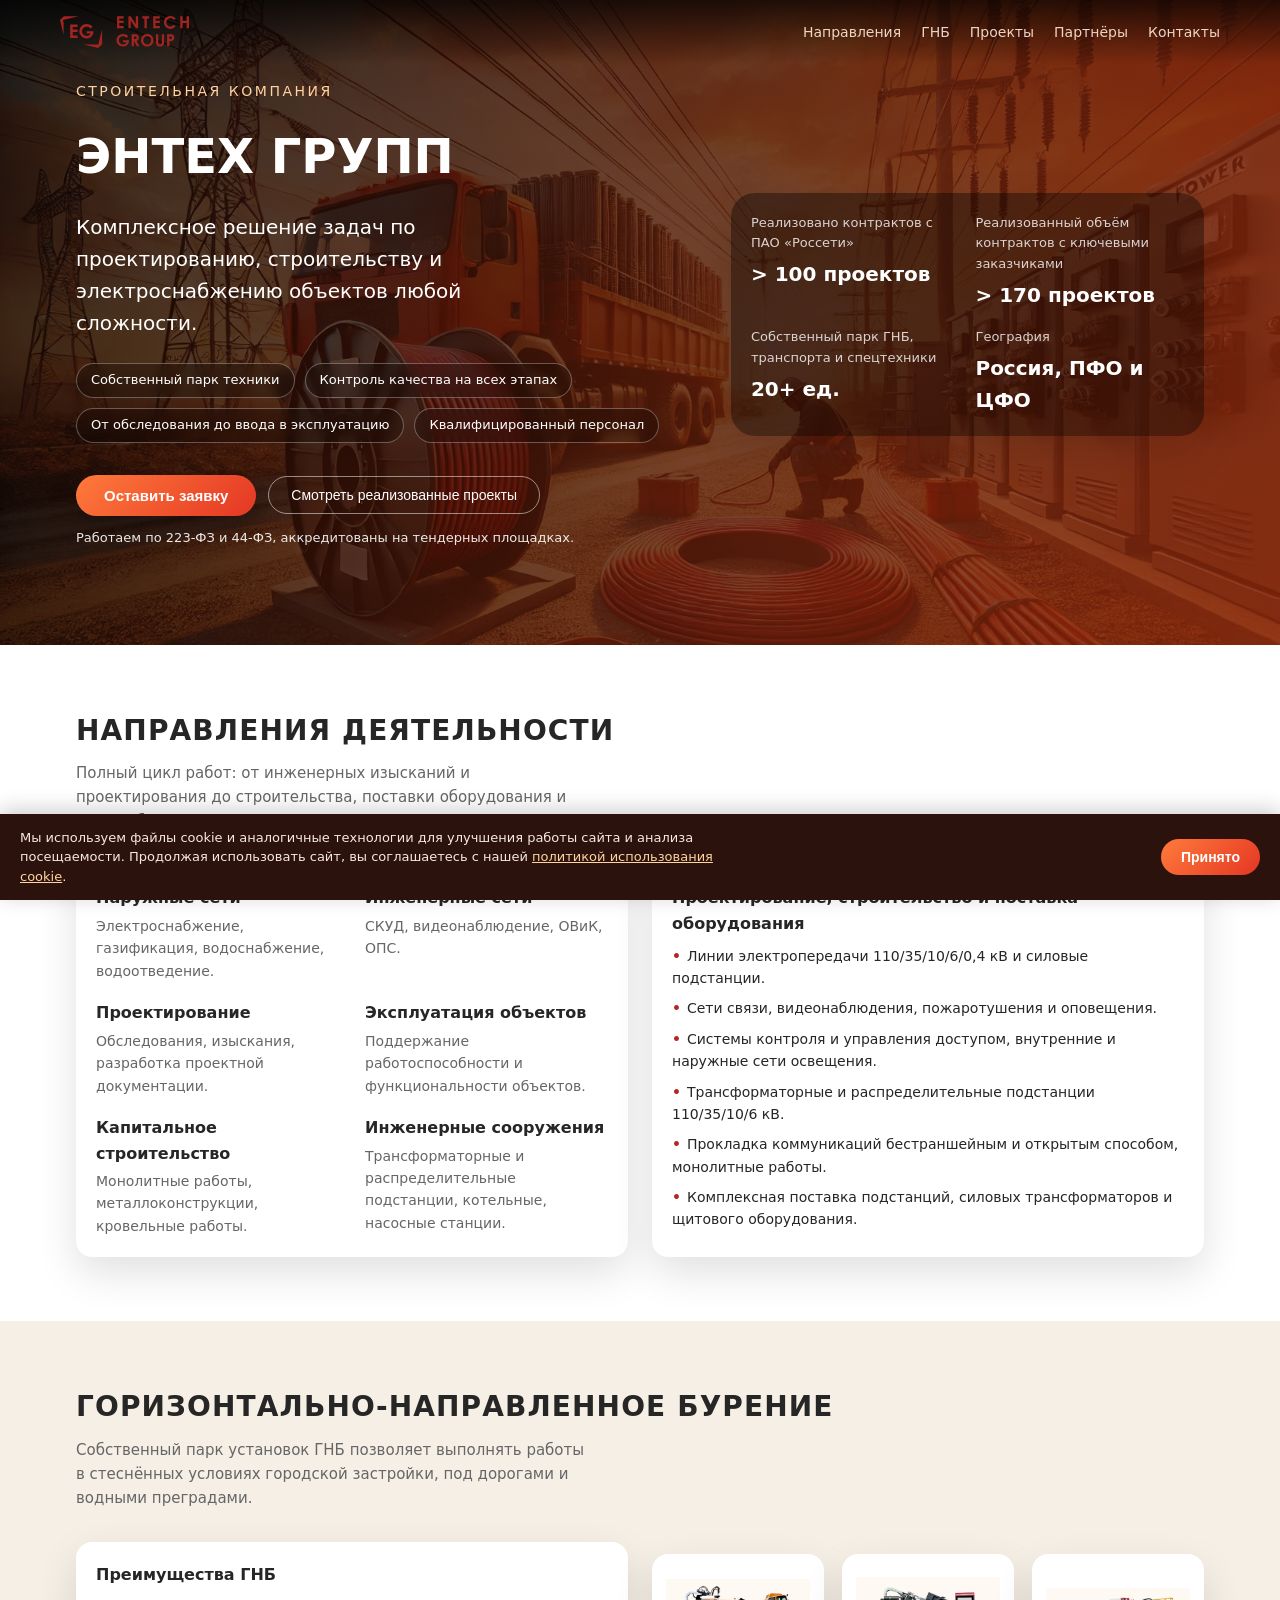
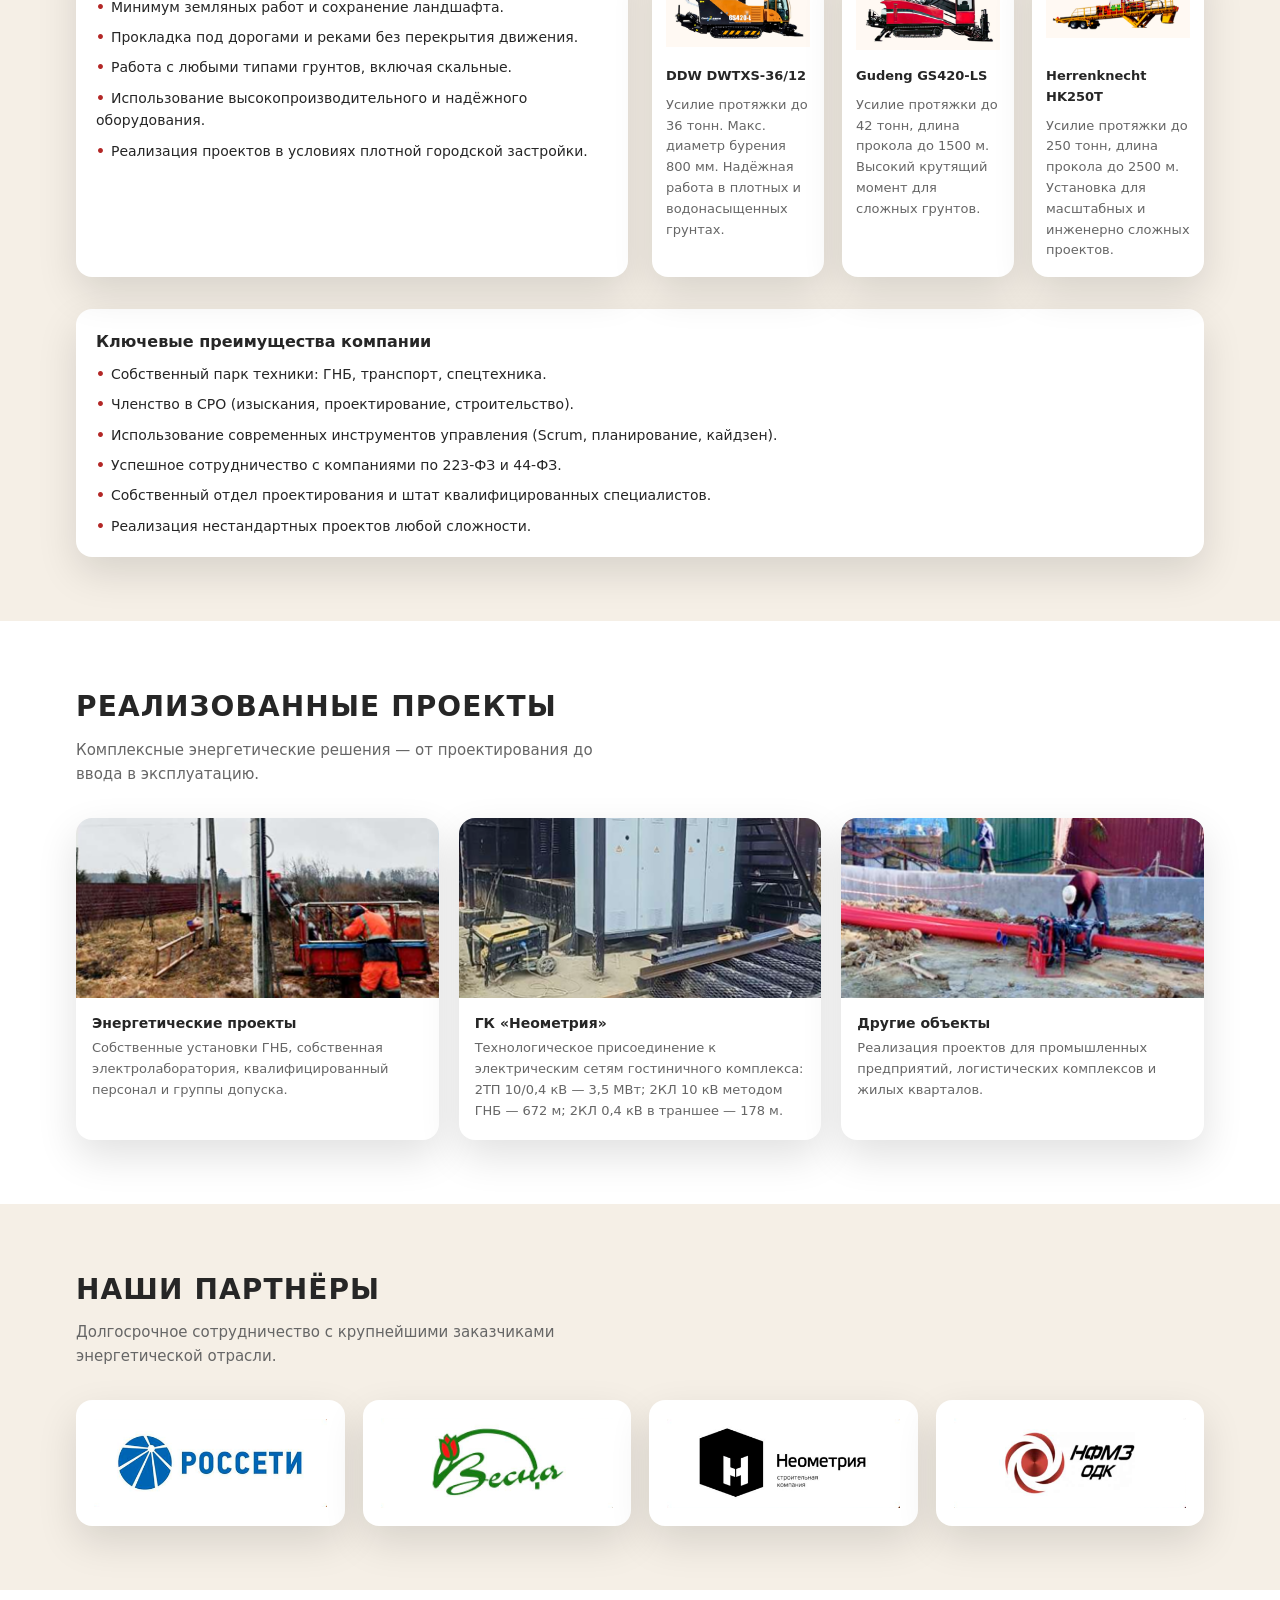
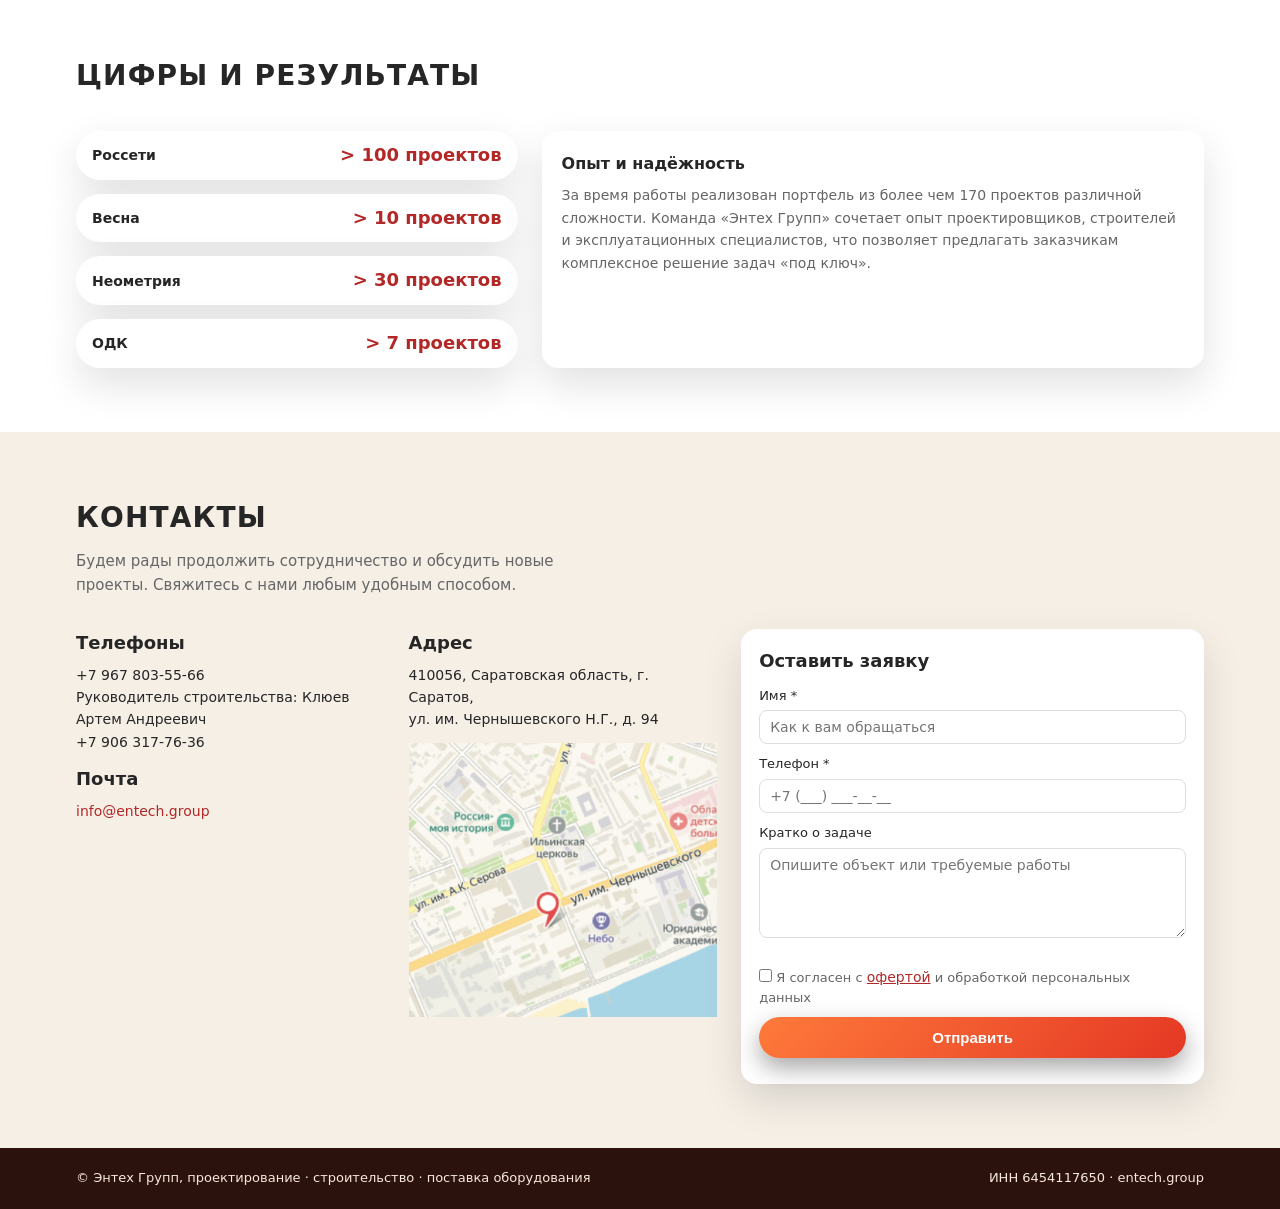
==== commit 2a7a01d3: "добавил оферту на сайт" ====
--- a/index.html
+++ b/index.html
@@ -6,6 +6,19 @@
   <meta name="viewport" content="width=device-width, initial-scale=1" />
   <link rel="icon" type="image/svg+xml" href="favicon.svg" />
   <link rel="stylesheet" href="styles.css" />
+  
+  <!-- Yandex.Metrika counter -->
+  <script type="text/javascript">
+    (function(m,e,t,r,i,k,a){
+      m[i]=m[i]||function(){(m[i].a=m[i].a||[]).push(arguments)};
+      m[i].l=1*new Date();
+      for (var j = 0; j < document.scripts.length; j++) {if (document.scripts[j].src === r) { return; }}
+      k=e.createElement(t),a=e.getElementsByTagName(t)[0],k.async=1,k.src=r,a.parentNode.insertBefore(k,a)
+    })(window, document,'script','https://mc.yandex.ru/metrika/tag.js?id=105726906', 'ym');
+    ym(105726906, 'init', {ssr:true, webvisor:true, clickmap:true, ecommerce:"dataLayer", accurateTrackBounce:true, trackLinks:true});
+  </script>
+  <noscript><div><img src="https://mc.yandex.ru/watch/105726906" style="position:absolute; left:-9999px;" alt="" /></div></noscript>
+  <!-- /Yandex.Metrika counter -->
 </head>
 <body>
   <header>
@@ -338,18 +351,24 @@
             </div>
           </div>
           <form class="contact-form" method="post" action="send.php">
+            <!-- Скрытое поле против ботов: не заполнять -->
+            <div class="hp" aria-hidden="true">
+              <label for="company">Компания</label>
+              <input id="company" name="company" type="text" tabindex="-1" autocomplete="off" />
+            </div>
             <h3 style="margin-bottom:10px;">Оставить заявку</h3>
             <label for="name">Имя *</label>
-            <input id="name" name="name" type="text" placeholder="Как к вам обращаться" required />
+            <input id="name" name="name" type="text" placeholder="Как к вам обращаться" required maxlength="100" />
             <label for="phone">Телефон *</label>
             <input id="phone" name="phone" type="tel" placeholder="+7 (___) ___‑__‑__" required />
             <label for="msg">Кратко о задаче</label>
-            <textarea id="msg" name="msg" placeholder="Опишите объект или требуемые работы"></textarea>
+            <textarea id="msg" name="msg" placeholder="Опишите объект или требуемые работы" maxlength="2000"></textarea>
+            <label class="form-checkbox">
+              <input type="checkbox" name="offer" id="offer" required />
+              <span>Я согласен с <a href="offer.html" target="_blank" rel="noopener">офертой</a> и обработкой персональных данных</span>
+            </label>
             <button type="submit" class="btn-primary" style="width:100%; margin-top:4px;">Отправить</button>
             <p id="form-status" class="form-status"></p>
-            <p style="font-size:11px; color:#666; margin-top:4px;">
-              Нажимая кнопку, вы соглашаетесь на обработку персональных данных.
-            </p>
           </form>
         </div>
       </div>
@@ -362,6 +381,14 @@
       <div>ИНН 6454117650 · entech.group</div>
     </div>
   </footer>
+
+  <div id="cookie-banner" class="cookie-banner" role="alert">
+    <p class="cookie-banner__text">
+      Мы используем файлы cookie и аналогичные технологии для улучшения работы сайта и анализа посещаемости. Продолжая использовать сайт, вы соглашаетесь с нашей <a href="offer.html#cookie" target="_blank" rel="noopener">политикой использования cookie</a>.
+    </p>
+    <button type="button" class="cookie-banner__btn" aria-label="Принять">Принято</button>
+  </div>
+
   <script>
     document.addEventListener('DOMContentLoaded', function () {
       const form = document.querySelector('.contact-form');
@@ -381,14 +408,18 @@
           method: 'POST',
           body: formData
         })
-          .then(function (response) { return response.text(); })
-          .then(function (text) {
-            if (text.trim() === 'ok') {
+          .then(function (response) {
+            return response.text().then(function (text) {
+              return { ok: response.ok, text: text };
+            });
+          })
+          .then(function (data) {
+            if (data.text.trim() === 'ok') {
               statusEl.textContent = 'Заявка отправлена. Мы свяжемся с вами в ближайшее время.';
               statusEl.classList.add('success');
               form.reset();
             } else {
-              statusEl.textContent = 'Не удалось отправить заявку. Попробуйте ещё раз или свяжитесь по телефону.';
+              statusEl.textContent = data.text && data.text.length < 150 ? data.text : 'Не удалось отправить заявку. Попробуйте ещё раз или свяжитесь по телефону.';
               statusEl.classList.add('error');
             }
           })
@@ -397,6 +428,19 @@
             statusEl.classList.add('error');
           });
       });
+
+      // Cookie banner
+      var banner = document.getElementById('cookie-banner');
+      if (banner && localStorage.getItem('entech_cookies') === 'accepted') {
+        banner.classList.add('cookie-banner--hidden');
+      }
+      var cookieBtn = document.querySelector('.cookie-banner__btn');
+      if (cookieBtn && banner) {
+        cookieBtn.addEventListener('click', function () {
+          localStorage.setItem('entech_cookies', 'accepted');
+          banner.classList.add('cookie-banner--hidden');
+        });
+      }
     });
   </script>
 </body>
--- a/styles.css
+++ b/styles.css
@@ -438,10 +438,22 @@
 }
 
 .contact-form {
+  position: relative;
   background: #ffffff;
   padding: 18px 18px 20px;
   border-radius: var(--radius-md);
   box-shadow: var(--shadow-soft);
+}
+
+/* Honeypot — скрытое поле для защиты от ботов */
+.contact-form .hp {
+  position: absolute;
+  left: -9999px;
+  width: 1px;
+  height: 1px;
+  overflow: hidden;
+  opacity: 0;
+  pointer-events: none;
 }
 
 .contact-form label {
@@ -466,6 +478,31 @@
   min-height: 90px;
 }
 
+.form-checkbox {
+  display: flex;
+  align-items: flex-start;
+  gap: 8px;
+  margin: 10px 0;
+  font-size: 13px;
+  color: var(--text-muted);
+  cursor: pointer;
+}
+
+.form-checkbox input {
+  margin: 2px 0 0;
+  width: auto;
+  flex-shrink: 0;
+}
+
+.form-checkbox a {
+  color: var(--accent);
+  text-decoration: underline;
+}
+
+.form-checkbox a:hover {
+  text-decoration: none;
+}
+
 .form-status {
   font-size: 12px;
   margin-top: 6px;
@@ -477,6 +514,70 @@
 
 .form-status.error {
   color: #b32726;
+}
+
+/* Cookie banner */
+.cookie-banner {
+  position: fixed;
+  bottom: 0;
+  left: 0;
+  right: 0;
+  z-index: 100;
+  display: flex;
+  align-items: center;
+  justify-content: space-between;
+  gap: 16px;
+  padding: 14px 20px;
+  background: #2b120c;
+  color: #f8e9dd;
+  font-size: 13px;
+  box-shadow: 0 -4px 20px rgba(0, 0, 0, 0.2);
+  transition: transform 0.3s ease, opacity 0.3s ease;
+}
+
+.cookie-banner--hidden {
+  transform: translateY(100%);
+  opacity: 0;
+  pointer-events: none;
+}
+
+.cookie-banner__text {
+  margin: 0;
+  max-width: 720px;
+  line-height: 1.5;
+}
+
+.cookie-banner__text a {
+  color: #ffd4a0;
+  text-decoration: underline;
+}
+
+.cookie-banner__text a:hover {
+  text-decoration: none;
+}
+
+.cookie-banner__btn {
+  flex-shrink: 0;
+  padding: 10px 20px;
+  background: linear-gradient(135deg, #ff7a3b, #e43724);
+  border: none;
+  border-radius: 999px;
+  color: #fff;
+  font-size: 14px;
+  font-weight: 600;
+  cursor: pointer;
+}
+
+.cookie-banner__btn:hover {
+  filter: brightness(1.05);
+}
+
+@media (max-width: 640px) {
+  .cookie-banner {
+    flex-direction: column;
+    align-items: stretch;
+    text-align: center;
+  }
 }
 
 footer {
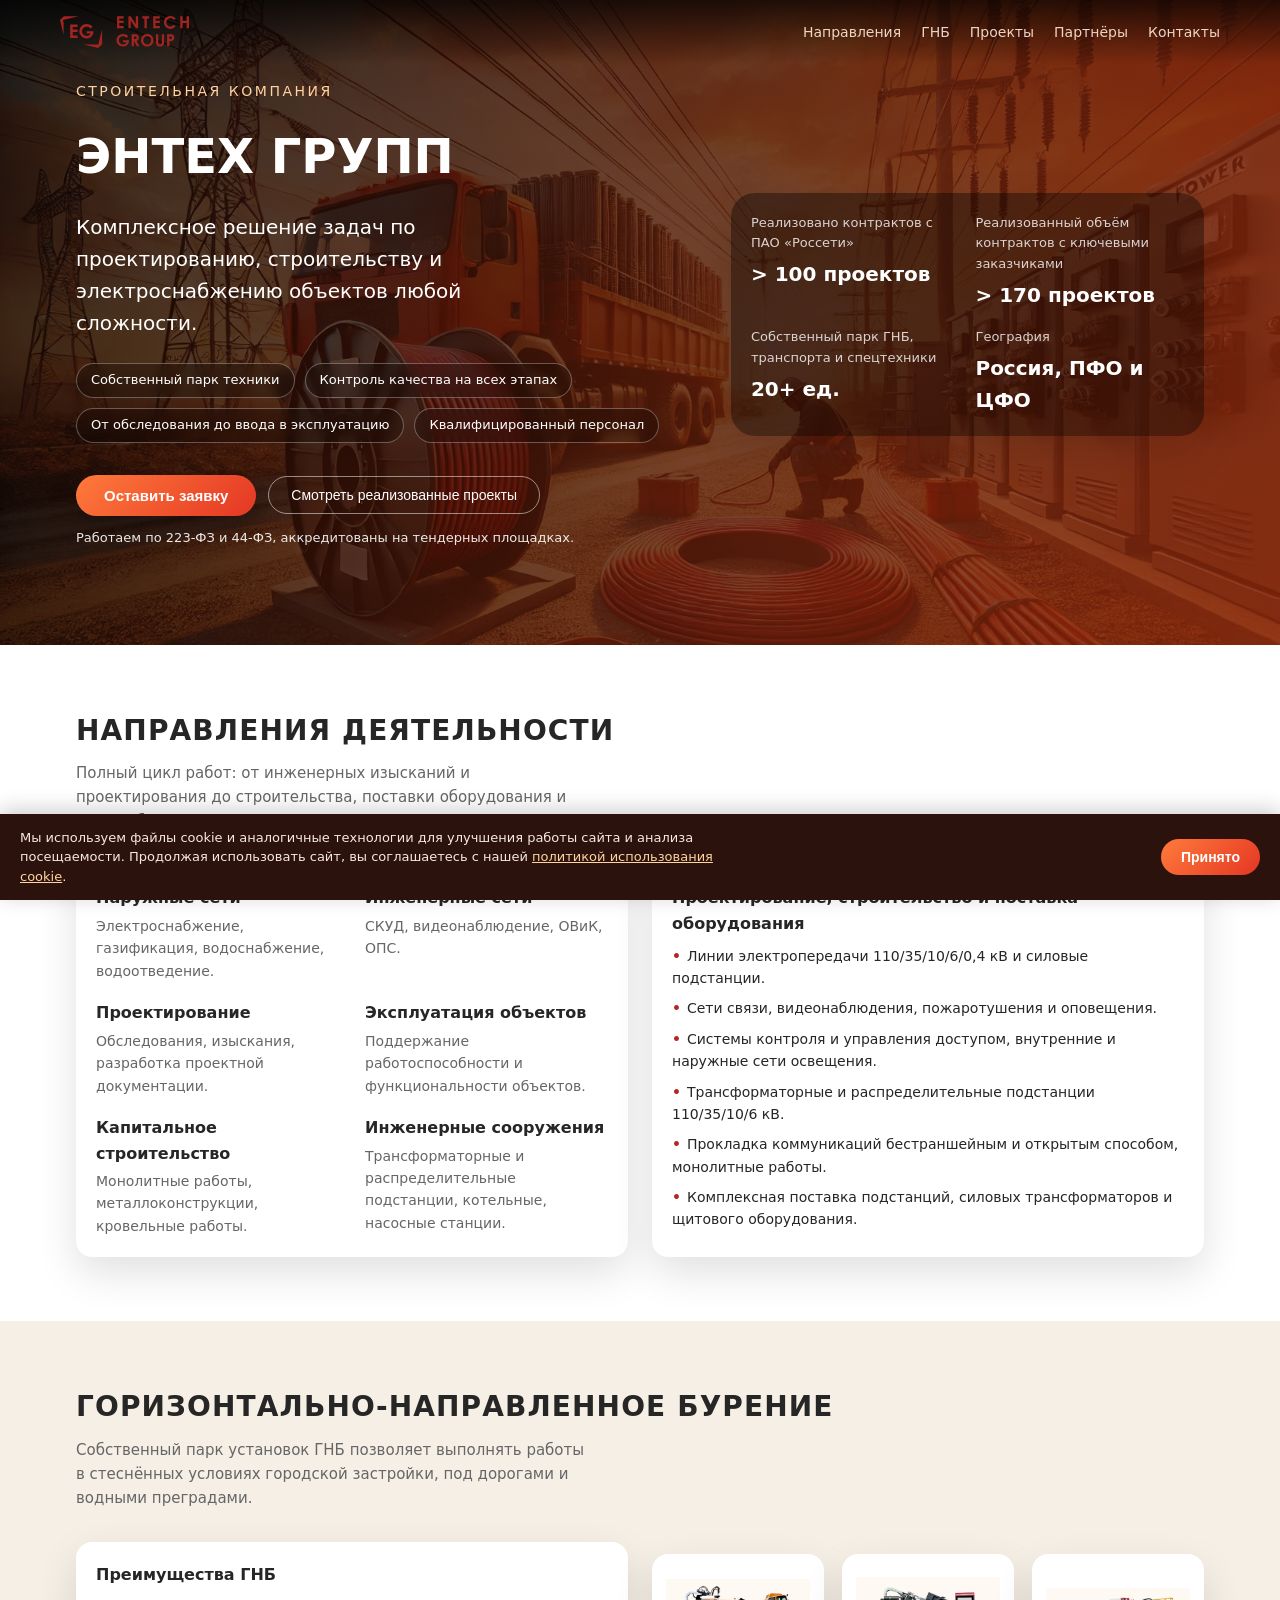
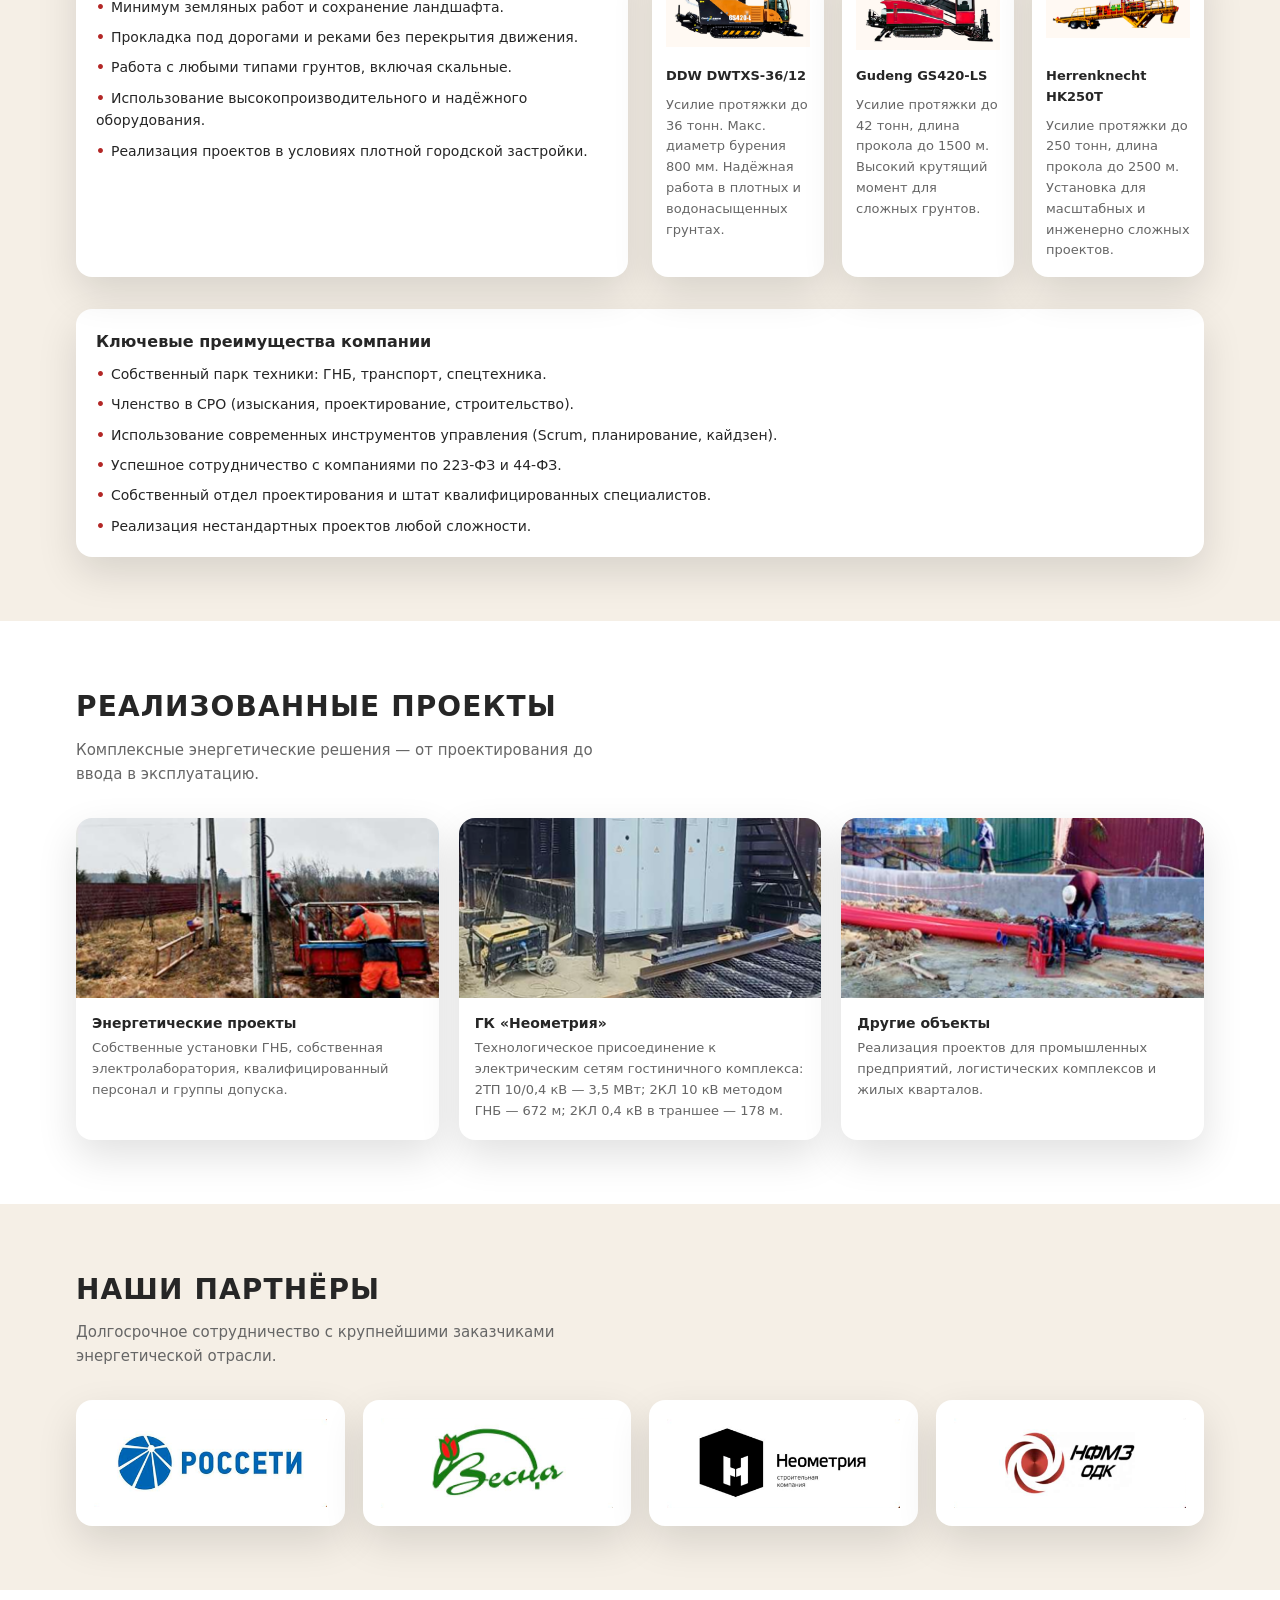
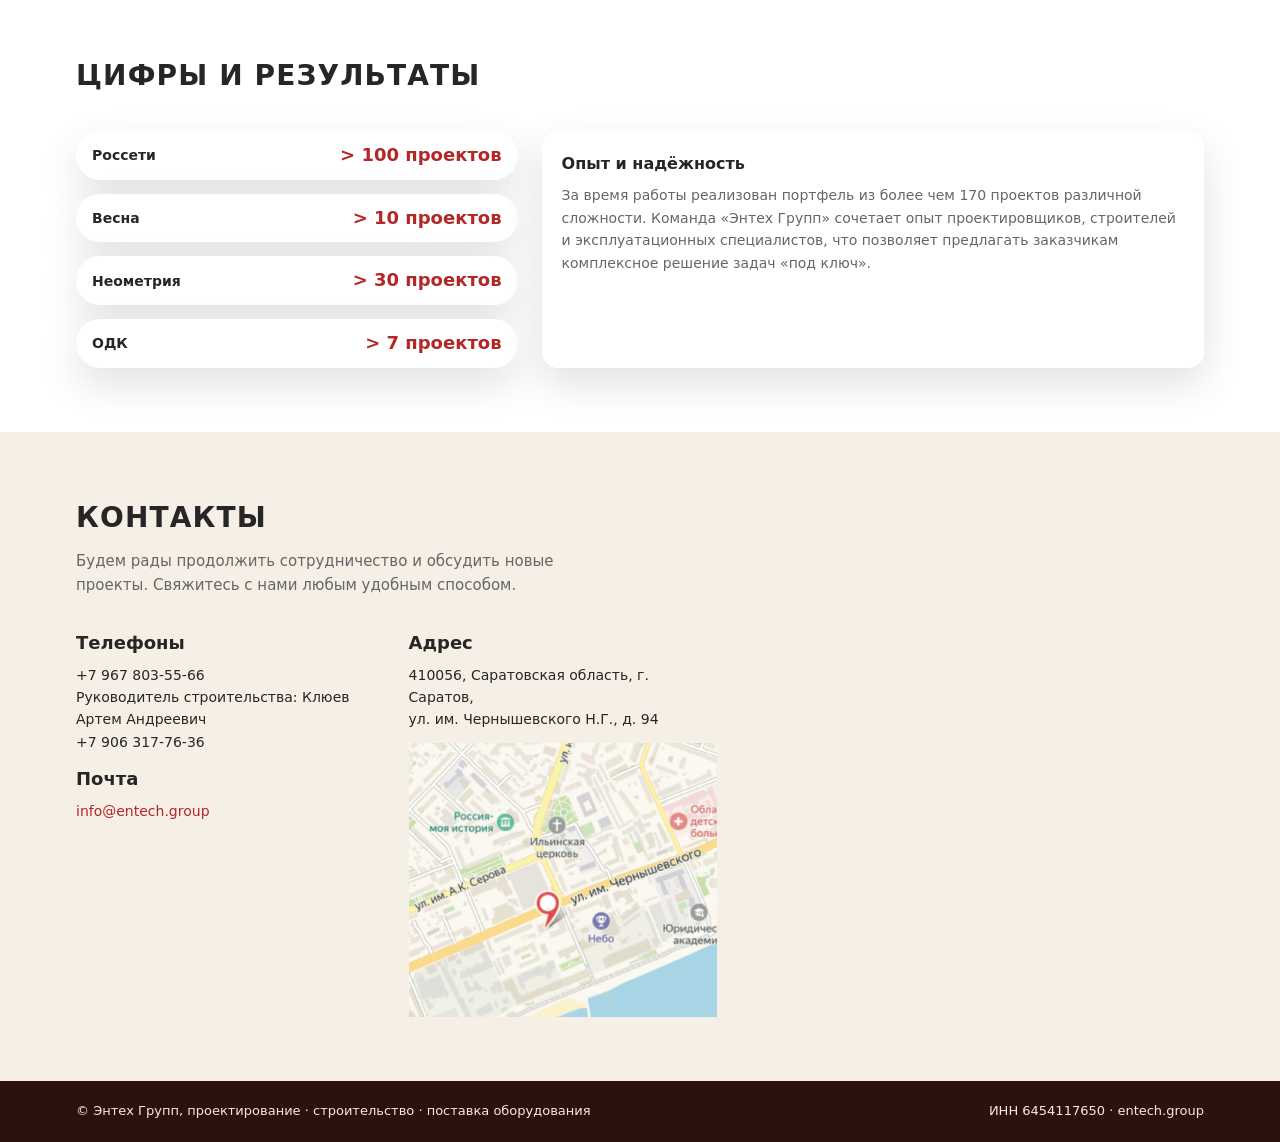
==== commit 326a3abf: "спрятана обратная связи" ====
--- a/index.html
+++ b/index.html
@@ -350,8 +350,8 @@
               <img src="img/adress.png" alt="Карта проезда" />
             </div>
           </div>
+          <!-- Обратная связь временно скрыта
           <form class="contact-form" method="post" action="send.php">
-            <!-- Скрытое поле против ботов: не заполнять -->
             <div class="hp" aria-hidden="true">
               <label for="company">Компания</label>
               <input id="company" name="company" type="text" tabindex="-1" autocomplete="off" />
@@ -370,6 +370,7 @@
             <button type="submit" class="btn-primary" style="width:100%; margin-top:4px;">Отправить</button>
             <p id="form-status" class="form-status"></p>
           </form>
+          -->
         </div>
       </div>
     </section>
@@ -391,43 +392,43 @@
 
   <script>
     document.addEventListener('DOMContentLoaded', function () {
-      const form = document.querySelector('.contact-form');
-      const statusEl = document.getElementById('form-status');
-
-      if (!form || !statusEl) return;
-
-      form.addEventListener('submit', function (event) {
-        event.preventDefault();
-
-        statusEl.textContent = 'Отправляем заявку...';
-        statusEl.classList.remove('success', 'error');
-
-        const formData = new FormData(form);
-
-        fetch(form.action || 'send.php', {
-          method: 'POST',
-          body: formData
-        })
-          .then(function (response) {
-            return response.text().then(function (text) {
-              return { ok: response.ok, text: text };
+      var form = document.querySelector('.contact-form');
+      var statusEl = document.getElementById('form-status');
+
+      if (form && statusEl) {
+        form.addEventListener('submit', function (event) {
+          event.preventDefault();
+
+          statusEl.textContent = 'Отправляем заявку...';
+          statusEl.classList.remove('success', 'error');
+
+          var formData = new FormData(form);
+
+          fetch(form.action || 'send.php', {
+            method: 'POST',
+            body: formData
+          })
+            .then(function (response) {
+              return response.text().then(function (text) {
+                return { ok: response.ok, text: text };
+              });
+            })
+            .then(function (data) {
+              if (data.text.trim() === 'ok') {
+                statusEl.textContent = 'Заявка отправлена. Мы свяжемся с вами в ближайшее время.';
+                statusEl.classList.add('success');
+                form.reset();
+              } else {
+                statusEl.textContent = data.text && data.text.length < 150 ? data.text : 'Не удалось отправить заявку. Попробуйте ещё раз или свяжитесь по телефону.';
+                statusEl.classList.add('error');
+              }
+            })
+            .catch(function () {
+              statusEl.textContent = 'Ошибка отправки. Проверьте соединение или попробуйте позже.';
+              statusEl.classList.add('error');
             });
-          })
-          .then(function (data) {
-            if (data.text.trim() === 'ok') {
-              statusEl.textContent = 'Заявка отправлена. Мы свяжемся с вами в ближайшее время.';
-              statusEl.classList.add('success');
-              form.reset();
-            } else {
-              statusEl.textContent = data.text && data.text.length < 150 ? data.text : 'Не удалось отправить заявку. Попробуйте ещё раз или свяжитесь по телефону.';
-              statusEl.classList.add('error');
-            }
-          })
-          .catch(function () {
-            statusEl.textContent = 'Ошибка отправки. Проверьте соединение или попробуйте позже.';
-            statusEl.classList.add('error');
-          });
-      });
+        });
+      }
 
       // Cookie banner
       var banner = document.getElementById('cookie-banner');
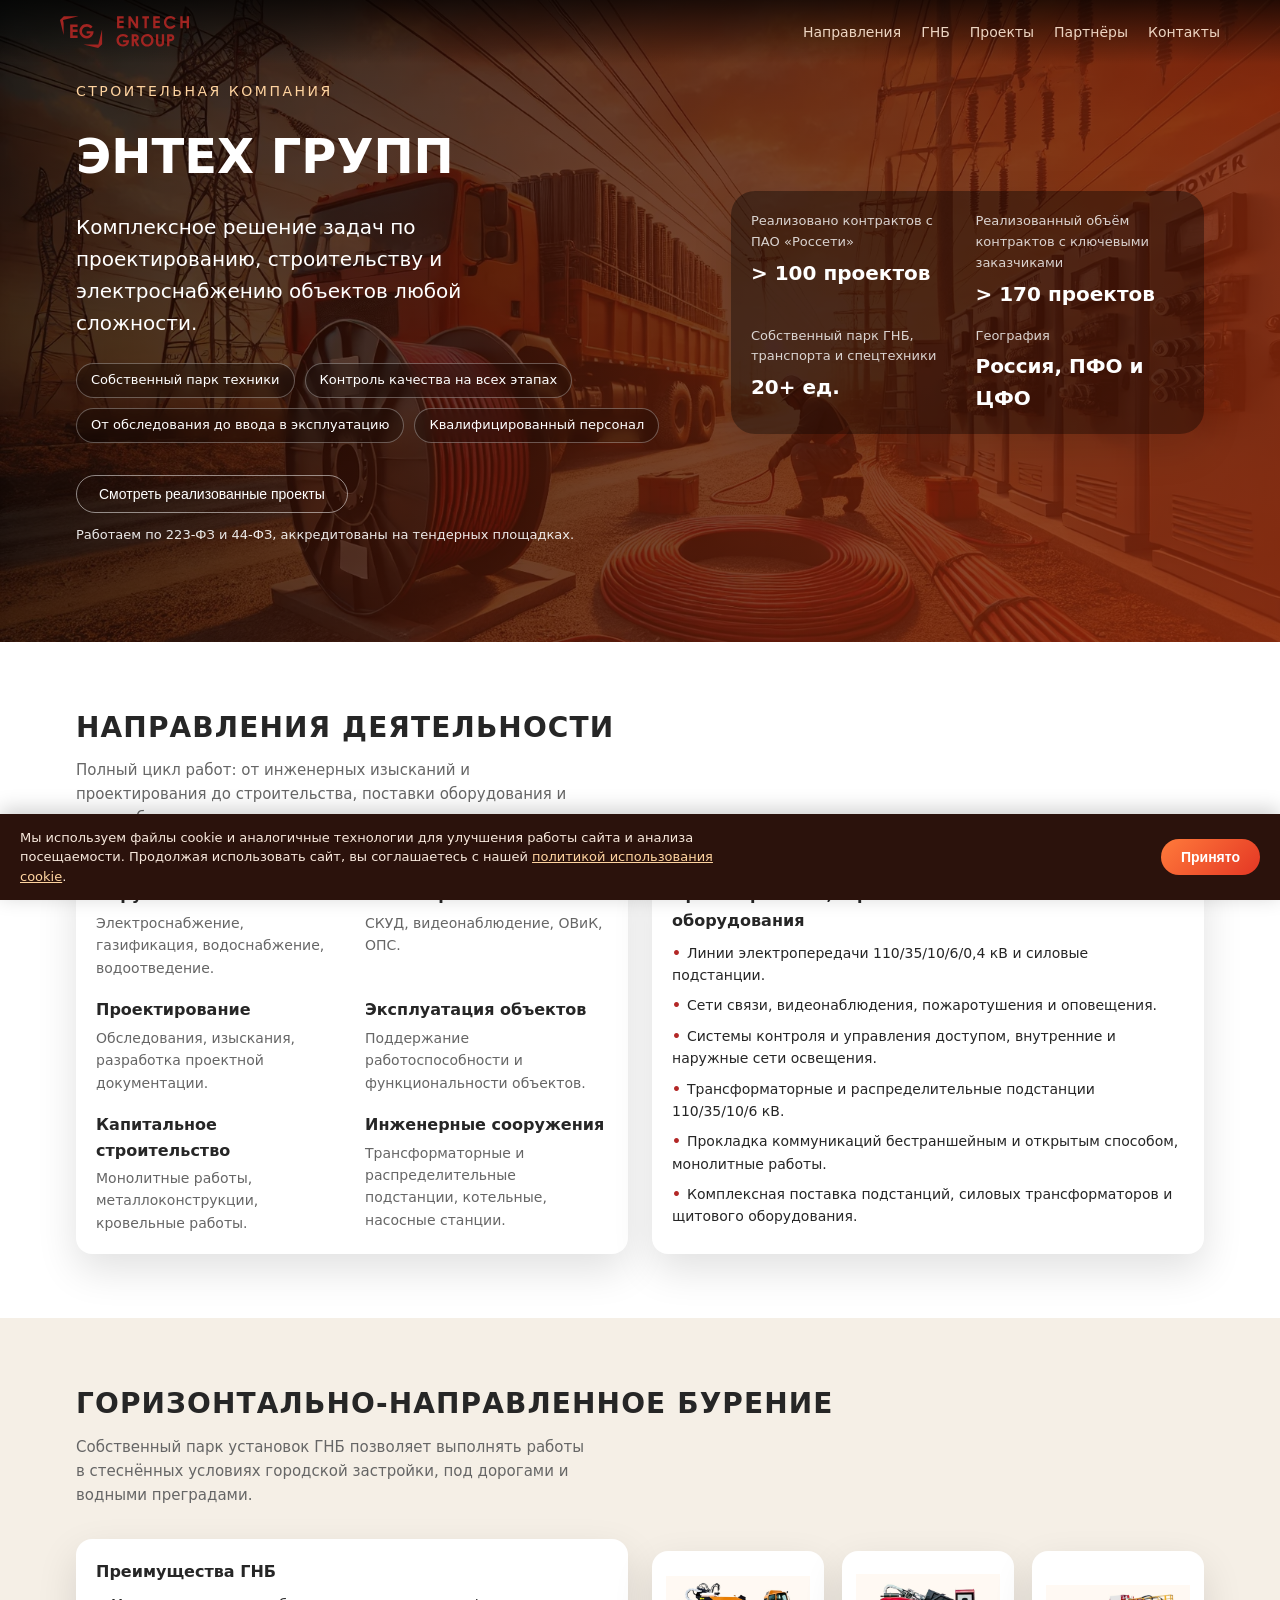
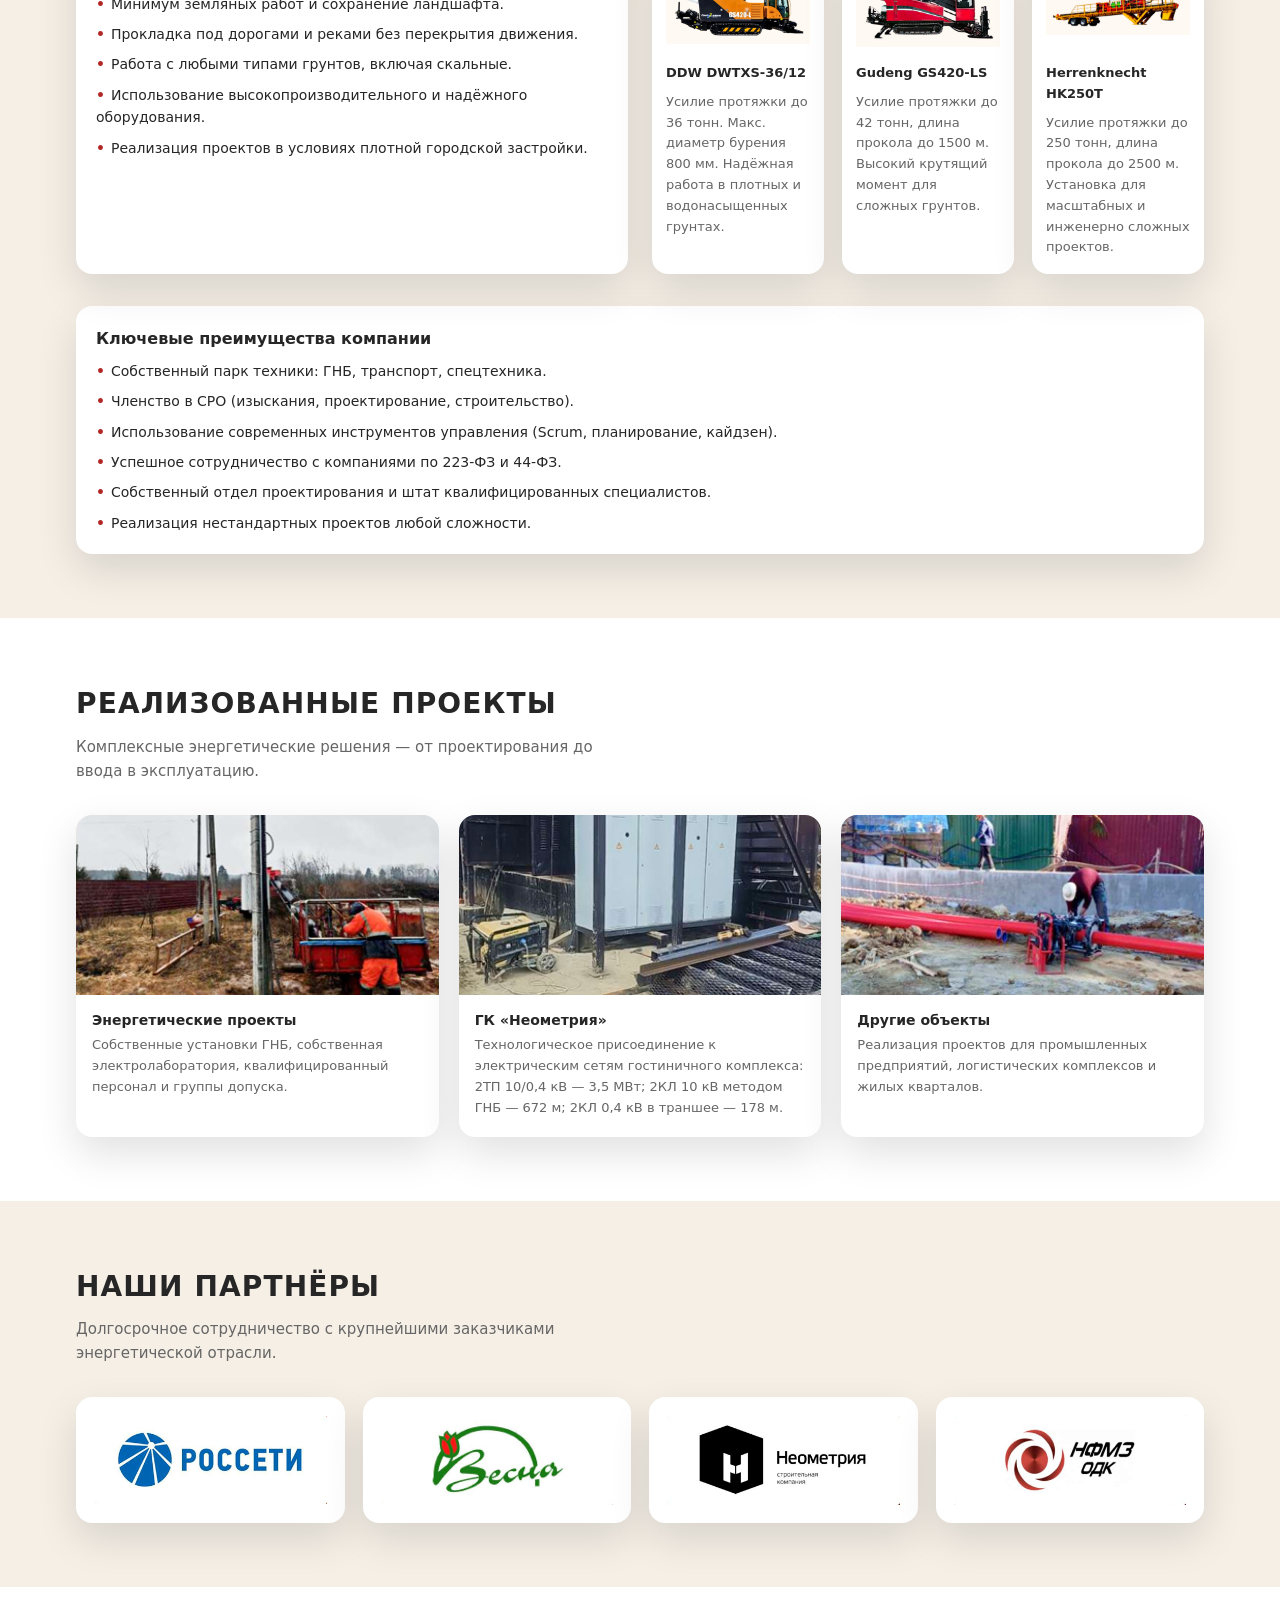
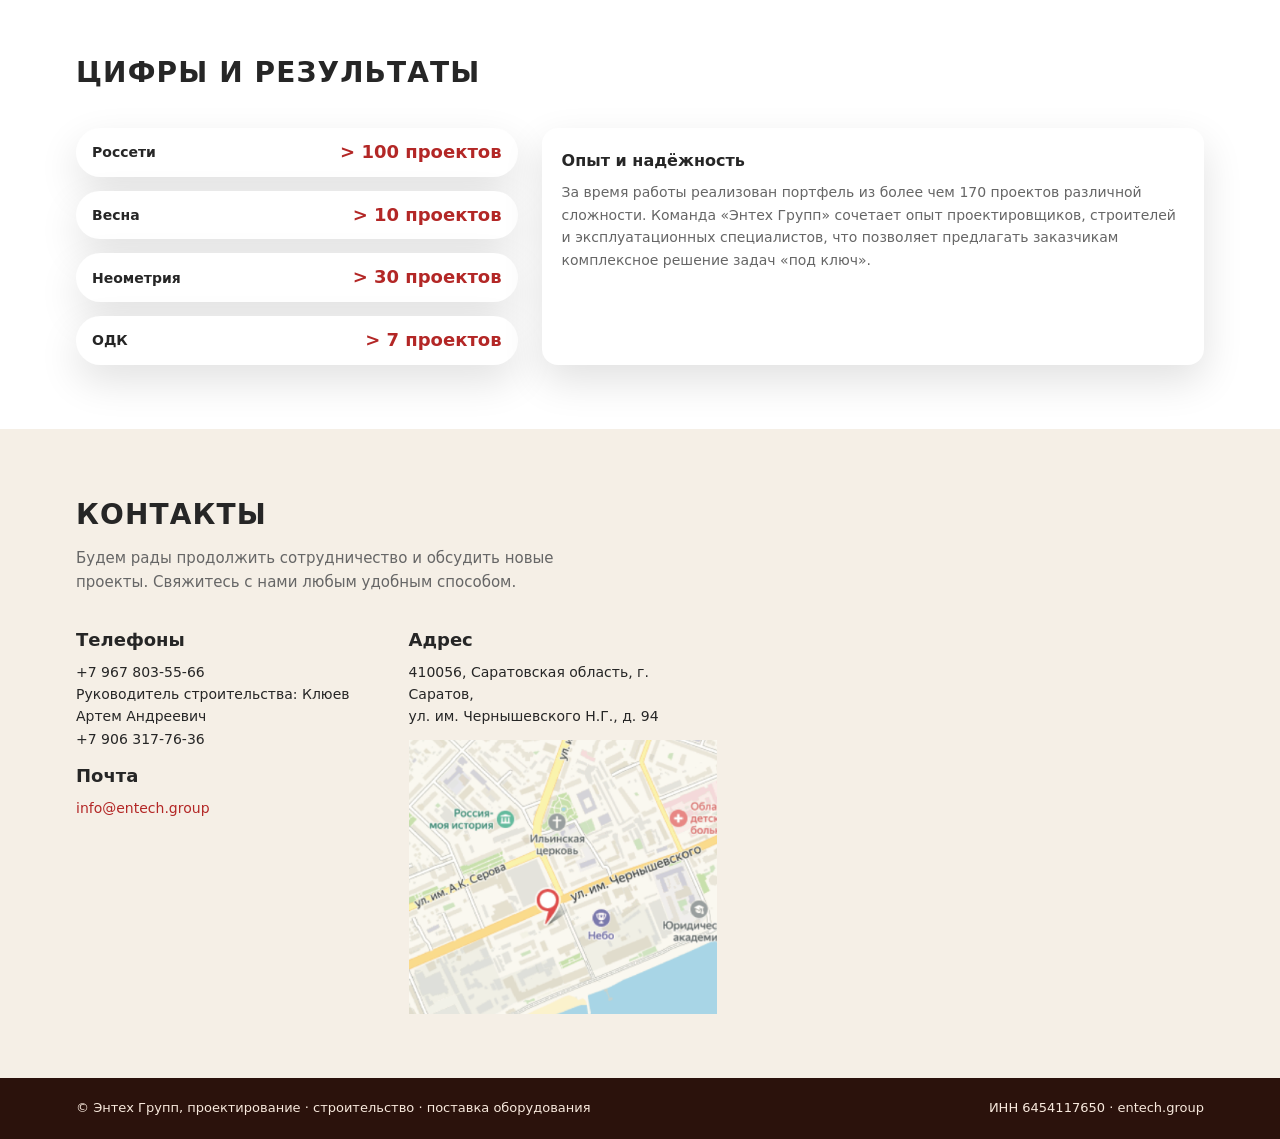
==== commit bfbab2d4: "убрана кнопка оставить заявку" ====
--- a/index.html
+++ b/index.html
@@ -52,9 +52,6 @@
             <span class="hero-badge">Квалифицированный персонал</span>
           </div>
           <div class="hero-actions">
-            <button class="btn-primary" onclick="document.getElementById('contacts').scrollIntoView({behavior:'smooth'});">
-              Оставить заявку
-            </button>
             <button class="btn-ghost" onclick="document.getElementById('projects').scrollIntoView({behavior:'smooth'});">
               Смотреть реализованные проекты
             </button>
